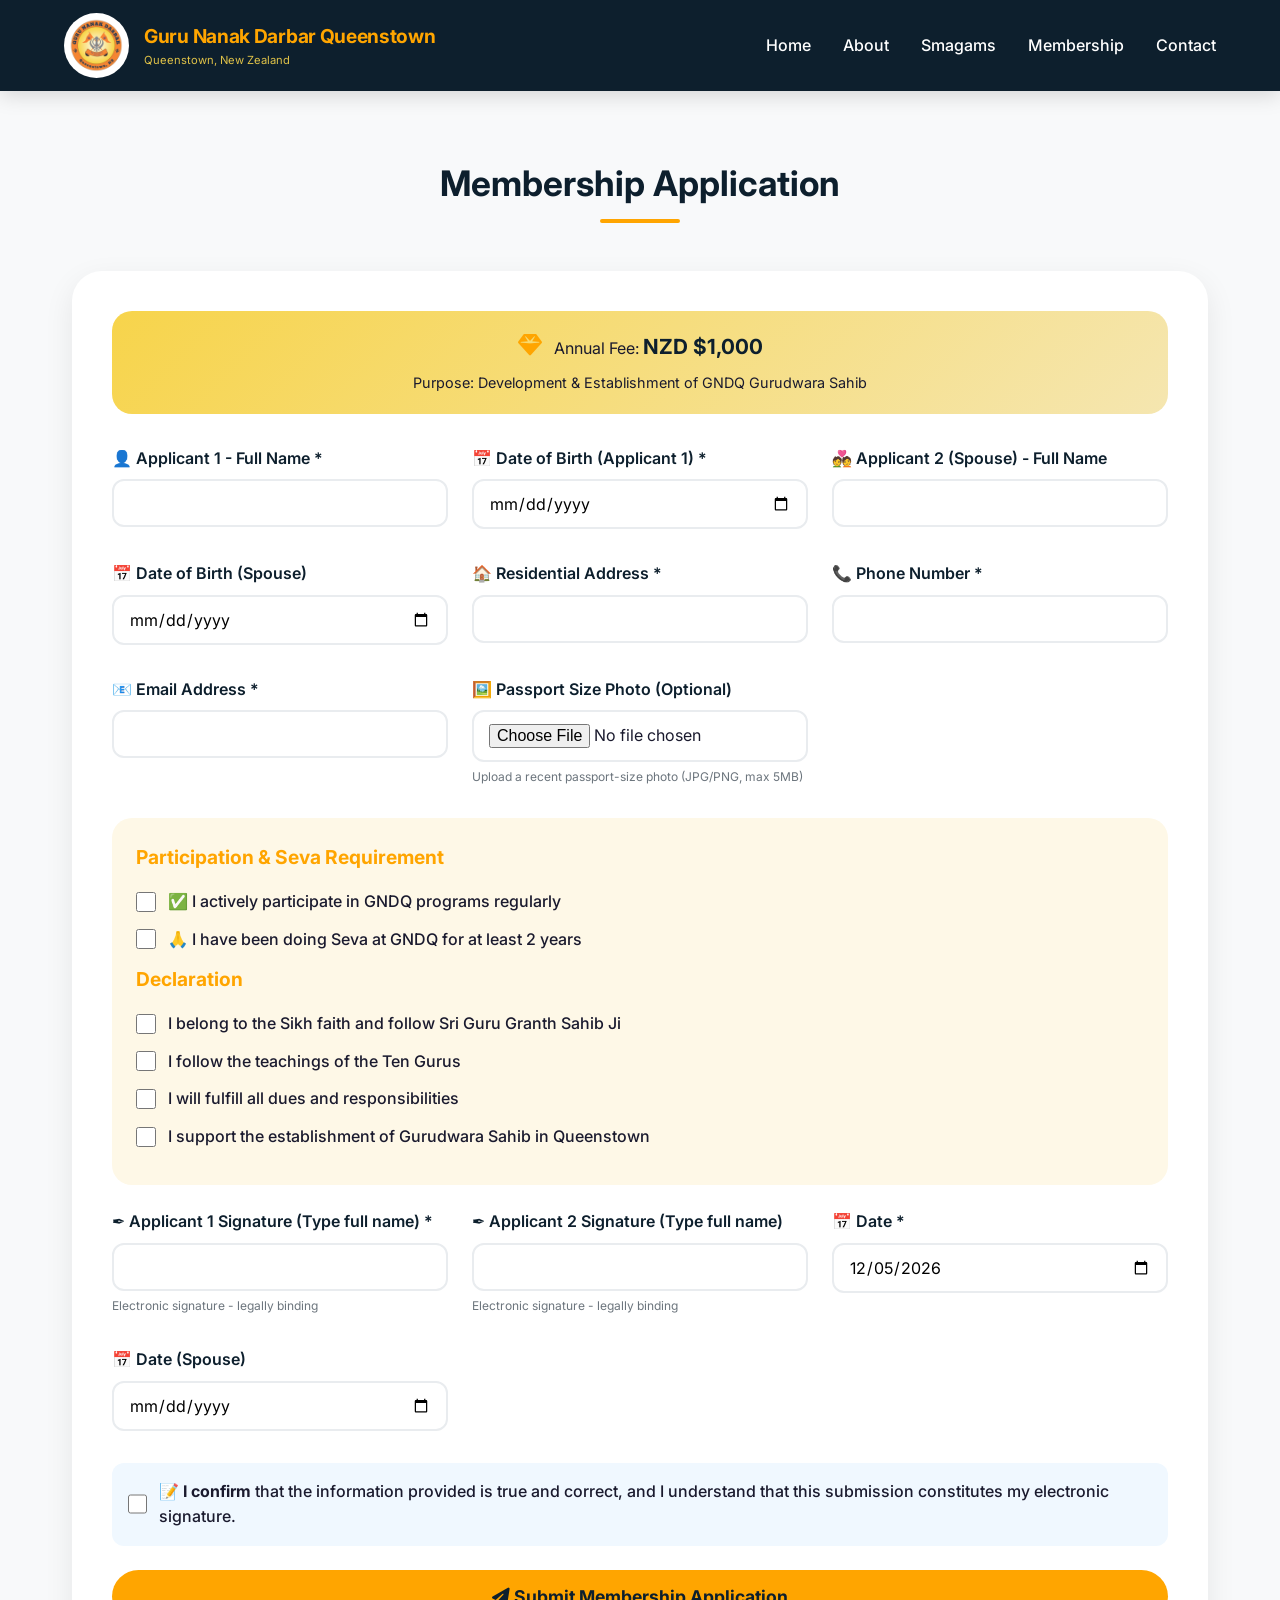
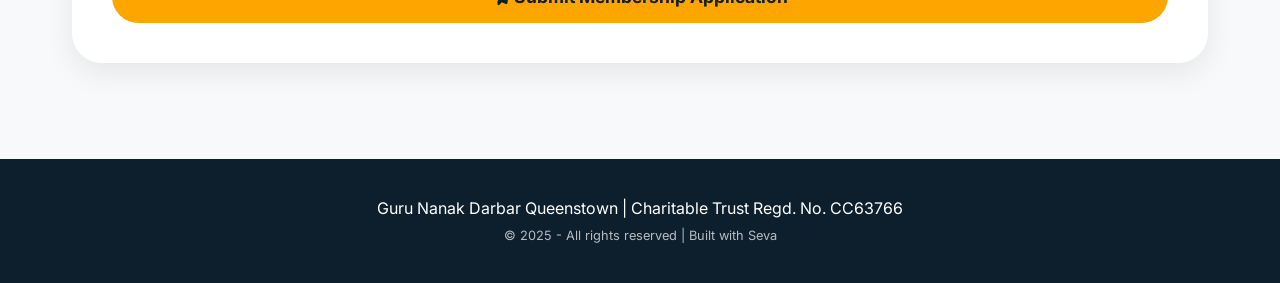
==== form.html @ e4536a8d "Add files via upload" ====
<!DOCTYPE html>
<html lang="en">
<head>
    <meta charset="UTF-8">
    <meta name="viewport" content="width=device-width, initial-scale=1.0">
    <title>Membership Application | GNDQ</title>
    <link rel="stylesheet" href="styles.css">
    <link rel="stylesheet" href="https://cdnjs.cloudflare.com/ajax/libs/font-awesome/6.4.0/css/all.min.css">
    <link href="https://fonts.googleapis.com/css2?family=Inter:wght@300;400;500;600;700;800&display=swap" rel="stylesheet">
</head>
<body>

    <nav class="navbar">
        <div class="nav-container">
            <div class="logo-container">
                <img src="gndq-logo.png" alt="GNDQ Logo" class="logo-img">
                <div class="site-title">
                    <h1>Guru Nanak Darbar Queenstown</h1>
                    <p>Queenstown, New Zealand</p>
                </div>
            </div>
            <button class="mobile-menu-btn" id="mobileMenuBtn">
                <i class="fas fa-bars"></i>
            </button>
            <div class="nav-links" id="navLinks">
                <a href="index.html">Home</a>
                <a href="index.html#about">About</a>
                <a href="index.html#events">Smagams</a>
                <a href="form.html">Membership</a>
                <a href="index.html#contact">Contact</a>
            </div>
        </div>
    </nav>

    <div class="container">
        <div class="section-title">
            <h2>Membership Application</h2>
            <div class="title-border"></div>
        </div>
        
        <div class="form-section">
            <div class="fee-badge">
                <i class="fas fa-gem"></i> Annual Fee: <strong>NZD $1,000</strong>
                <p>Purpose: Development & Establishment of GNDQ Gurudwara Sahib</p>
            </div>

            <!-- Error Message Display -->
            <div id="formError" class="form-error" style="display: none;">
                <i class="fas fa-exclamation-circle"></i> 
                <span id="errorMessage"></span>
            </div>

            <!-- Success Message Display -->
            <div id="formSuccess" class="form-success" style="display: none;">
                <i class="fas fa-check-circle"></i> 
                <span id="successMessage"></span>
            </div>

            <form id="membershipForm">
                <!-- FormSubmit configuration -->
                <input type="hidden" name="_subject" value="NEW GNDQ Membership Application">
                <input type="hidden" name="_captcha" value="false">
                <input type="hidden" name="_template" value="table">

                <div class="form-grid">
                    <div class="form-field">
                        <label>👤 Applicant 1 - Full Name *</label>
                        <input type="text" name="Applicant 1 Name" id="applicant1" required>
                    </div>
                    <div class="form-field">
                        <label>📅 Date of Birth (Applicant 1) *</label>
                        <input type="date" name="Applicant 1 DOB" id="dob1" required>
                    </div>
                    
                    <div class="form-field">
                        <label>💑 Applicant 2 (Spouse) - Full Name</label>
                        <input type="text" name="Applicant 2 Name" id="applicant2">
                    </div>
                    <div class="form-field">
                        <label>📅 Date of Birth (Spouse)</label>
                        <input type="date" name="Applicant 2 DOB" id="dob2">
                    </div>
                    
                    <div class="form-field">
                        <label>🏠 Residential Address *</label>
                        <input type="text" name="Address" id="address" required>
                    </div>
                    
                    <div class="form-field">
                        <label>📞 Phone Number *</label>
                        <input type="tel" name="Phone" id="phone" required>
                    </div>
                    <div class="form-field">
                        <label>📧 Email Address *</label>
                        <input type="email" name="Email" id="email" required>
                    </div>
                    
                    <div class="form-field">
                        <label>🖼️ Passport Size Photo (Optional)</label>
                        <input type="file" name="Photo" id="photo" accept="image/jpeg,image/png,image/jpg">
                        <small>Upload a recent passport-size photo (JPG/PNG, max 5MB)</small>
                    </div>
                </div>

                <div class="declaration-box">
                    <h3>Participation & Seva Requirement</h3>
                    <div class="checkbox-group">
                        <input type="checkbox" name="Participation" id="participate" value="Yes">
                        <label>✅ I actively participate in GNDQ programs regularly</label>
                    </div>
                    <div class="checkbox-group">
                        <input type="checkbox" name="Seva 2+ years" id="seva" value="Yes">
                        <label>🙏 I have been doing Seva at GNDQ for at least 2 years</label>
                    </div>

                    <h3>Declaration</h3>
                    
                    <div class="checkbox-group">
                        <input type="checkbox" name="Declaration 1" id="decl1" value="Agreed" required>
                        <label>I belong to the Sikh faith and follow Sri Guru Granth Sahib Ji</label>
                    </div>
                    <div class="checkbox-group">
                        <input type="checkbox" name="Declaration 2" id="decl2" value="Agreed" required>
                        <label>I follow the teachings of the Ten Gurus</label>
                    </div>
                    <div class="checkbox-group">
                        <input type="checkbox" name="Declaration 3" id="decl3" value="Agreed" required>
                        <label>I will fulfill all dues and responsibilities</label>
                    </div>
                    <div class="checkbox-group">
                        <input type="checkbox" name="Declaration 4" id="decl4" value="Agreed" required>
                        <label>I support the establishment of Gurudwara Sahib in Queenstown</label>
                    </div>
                </div>

                <div class="form-grid">
                    <div class="form-field">
                        <label>✒️ Applicant 1 Signature (Type full name) *</label>
                        <input type="text" name="Signature 1" id="signature1" required>
                        <small>Electronic signature - legally binding</small>
                    </div>
                    <div class="form-field">
                        <label>✒️ Applicant 2 Signature (Type full name)</label>
                        <input type="text" name="Signature 2" id="signature2">
                        <small>Electronic signature - legally binding</small>
                    </div>
                    <div class="form-field">
                        <label>📅 Date *</label>
                        <input type="date" name="Date 1" id="date1" required>
                    </div>
                    <div class="form-field">
                        <label>📅 Date (Spouse)</label>
                        <input type="date" name="Date 2" id="date2">
                    </div>
                </div>

                <div class="checkbox-group confirm-group">
                    <input type="checkbox" id="confirmCheckbox" required>
                    <label><strong>📝 I confirm</strong> that the information provided is true and correct, and I understand that this submission constitutes my electronic signature.</label>
                </div>

                <button type="submit" class="submit-btn" id="submitBtn">
                    <i class="fas fa-paper-plane"></i> Submit Membership Application
                </button>
            </form>
        </div>
    </div>

    <footer class="footer">
        <div class="footer-content">
            <p>Guru Nanak Darbar Queenstown | Charitable Trust Regd. No. CC63766</p>
            <p class="copyright">© 2025 - All rights reserved | Built with Seva</p>
        </div>
    </footer>

    <script>
        // Set today's date for signature field
        const today = new Date().toISOString().split('T')[0];
        const dateField = document.getElementById('date1');
        if (dateField) dateField.value = today;
        
        const form = document.getElementById('membershipForm');
        const errorDiv = document.getElementById('formError');
        const errorMsg = document.getElementById('errorMessage');
        const successDiv = document.getElementById('formSuccess');
        const successMsg = document.getElementById('successMessage');
        const submitBtn = document.getElementById('submitBtn');
        
        // Function to show error on page (not redirect)
        function showError(message) {
            errorMsg.textContent = message;
            errorDiv.style.display = 'flex';
            successDiv.style.display = 'none';
            
            // Scroll to error
            errorDiv.scrollIntoView({ behavior: 'smooth', block: 'center' });
            
            // Auto hide after 5 seconds
            setTimeout(() => {
                errorDiv.style.display = 'none';
            }, 5000);
        }
        
        // Function to show success on page
        function showSuccess(message) {
            successMsg.textContent = message;
            successDiv.style.display = 'flex';
            errorDiv.style.display = 'none';
            
            // Scroll to success
            successDiv.scrollIntoView({ behavior: 'smooth', block: 'center' });
        }
        
        if (form) {
            form.addEventListener('submit', async function(e) {
                e.preventDefault();
                
                // Hide previous messages
                errorDiv.style.display = 'none';
                successDiv.style.display = 'none';
                
                // Validate confirm checkbox
                const confirmCheck = document.getElementById('confirmCheckbox');
                if (!confirmCheck.checked) {
                    showError('Please confirm that the information provided is true and correct.');
                    return;
                }
                
                // Validate declaration checkboxes
                const decl1 = document.getElementById('decl1');
                const decl2 = document.getElementById('decl2');
                const decl3 = document.getElementById('decl3');
                const decl4 = document.getElementById('decl4');
                
                if (!decl1.checked || !decl2.checked || !decl3.checked || !decl4.checked) {
                    showError('Please agree to all declaration statements.');
                    return;
                }
                
                // Validate required fields
                const applicant1 = document.getElementById('applicant1');
                const dob1 = document.getElementById('dob1');
                const address = document.getElementById('address');
                const phone = document.getElementById('phone');
                const email = document.getElementById('email');
                const signature1 = document.getElementById('signature1');
                
                if (!applicant1.value.trim()) {
                    showError('Please enter Applicant 1 Full Name.');
                    applicant1.focus();
                    return;
                }
                if (!dob1.value) {
                    showError('Please enter Applicant 1 Date of Birth.');
                    dob1.focus();
                    return;
                }
                if (!address.value.trim()) {
                    showError('Please enter Residential Address.');
                    address.focus();
                    return;
                }
                if (!phone.value.trim()) {
                    showError('Please enter Phone Number.');
                    phone.focus();
                    return;
                }
                if (!email.value.trim()) {
                    showError('Please enter Email Address.');
                    email.focus();
                    return;
                }
                if (!signature1.value.trim()) {
                    showError('Please enter Applicant 1 Signature.');
                    signature1.focus();
                    return;
                }
                
                // Validate email format
                const emailRegex = /^[^\s@]+@[^\s@]+\.[^\s@]+$/;
                if (!emailRegex.test(email.value)) {
                    showError('Please enter a valid email address.');
                    email.focus();
                    return;
                }
                
                // Save to localStorage for success page
                const formDataObj = {
                    'Applicant 1 Name': applicant1.value,
                    'Applicant 1 DOB': dob1.value,
                    'Applicant 2 Name': document.getElementById('applicant2')?.value || '',
                    'Applicant 2 DOB': document.getElementById('dob2')?.value || '',
                    'Address': address.value,
                    'Phone': phone.value,
                    'Email': email.value,
                    'Participation': document.getElementById('participate')?.checked ? 'Yes' : 'No',
                    'Seva 2+ years': document.getElementById('seva')?.checked ? 'Yes' : 'No',
                    'Signature 1': signature1.value,
                    'Signature 2': document.getElementById('signature2')?.value || '',
                    'Date 1': document.getElementById('date1').value,
                    'Date 2': document.getElementById('date2')?.value || ''
                };
                localStorage.setItem('membershipFormData', JSON.stringify(formDataObj));
                
                // Save photo if exists
                const photoFile = document.getElementById('photo').files[0];
                if (photoFile) {
                    const reader = new FileReader();
                    reader.onload = function() {
                        localStorage.setItem('membershipPhoto', reader.result);
                    };
                    reader.readAsDataURL(photoFile);
                }
                
                // Disable button and show loading
                submitBtn.disabled = true;
                submitBtn.innerHTML = '<i class="fas fa-spinner fa-spin"></i> Submitting...';
                
                try {
                    // Create FormData for submission
                    const submitFormData = new FormData();
                    submitFormData.append('Applicant 1 Name', applicant1.value);
                    submitFormData.append('Applicant 1 DOB', dob1.value);
                    submitFormData.append('Applicant 2 Name', document.getElementById('applicant2')?.value || '');
                    submitFormData.append('Applicant 2 DOB', document.getElementById('dob2')?.value || '');
                    submitFormData.append('Address', address.value);
                    submitFormData.append('Phone', phone.value);
                    submitFormData.append('Email', email.value);
                    submitFormData.append('Participation', document.getElementById('participate')?.checked ? 'Yes' : 'No');
                    submitFormData.append('Seva 2+ years', document.getElementById('seva')?.checked ? 'Yes' : 'No');
                    submitFormData.append('Declaration 1', decl1.checked ? 'Agreed' : '');
                    submitFormData.append('Declaration 2', decl2.checked ? 'Agreed' : '');
                    submitFormData.append('Declaration 3', decl3.checked ? 'Agreed' : '');
                    submitFormData.append('Declaration 4', decl4.checked ? 'Agreed' : '');
                    submitFormData.append('Signature 1', signature1.value);
                    submitFormData.append('Signature 2', document.getElementById('signature2')?.value || '');
                    submitFormData.append('Date 1', document.getElementById('date1').value);
                    submitFormData.append('Date 2', document.getElementById('date2')?.value || '');
                    submitFormData.append('_subject', 'NEW GNDQ Membership Application');
                    
                    if (photoFile) {
                        submitFormData.append('Photo', photoFile);
                    }
                    
                    // Submit to FormSubmit
                    const response = await fetch('https://formsubmit.co/gurunanakdarbarqueenstownnz@gmail.com', {
                        method: 'POST',
                        body: submitFormData
                    });
                    
                    if (response.ok || response.status === 200 || response.status === 302 || response.type === 'opaqueredirect') {
                        // Success - redirect to success page
                        window.location.href = 'success.html';
                    } else {
                        throw new Error('Server responded with error');
                    }
                } catch (error) {
                    console.error('Submission error:', error);
                    showError('Unable to submit application. Please email us directly at gurunanakdarbarqueenstownnz@gmail.com');
                    submitBtn.disabled = false;
                    submitBtn.innerHTML = '<i class="fas fa-paper-plane"></i> Submit Membership Application';
                }
            });
        }
        
        // Mobile menu toggle
        const mobileBtn = document.getElementById('mobileMenuBtn');
        const navLinks = document.getElementById('navLinks');
        if (mobileBtn && navLinks) {
            mobileBtn.addEventListener('click', () => {
                navLinks.classList.toggle('active');
            });
        }
    </script>
</body>
</html>
---- styles.css ----
:root {
    --navy: #0d1f2d;
    --orange: #FFA500;
    --yellow: #f7d44b;
    --light-bg: #fef8e7;
    --white: #ffffff;
    --dark: #1a1a2e;
    --gray: #6c757d;
    --success: #28a745;
    --error: #dc3545;
    --shadow: 0 10px 30px rgba(0, 0, 0, 0.08);
    --shadow-hover: 0 15px 35px rgba(0, 0, 0, 0.12);
}

* {
    margin: 0;
    padding: 0;
    box-sizing: border-box;
}

body {
    font-family: 'Inter', 'Segoe UI', system-ui, -apple-system, sans-serif;
    background: #f8f9fa;
    color: var(--dark);
    line-height: 1.6;
    overflow-x: hidden;
}

/* Navigation */
.navbar {
    background: var(--navy);
    padding: 0.8rem 5%;
    position: sticky;
    top: 0;
    z-index: 1000;
    box-shadow: 0 4px 20px rgba(0, 0, 0, 0.15);
}

.nav-container {
    max-width: 1400px;
    margin: 0 auto;
    display: flex;
    justify-content: space-between;
    align-items: center;
    flex-wrap: wrap;
}

.logo-container {
    display: flex;
    align-items: center;
    gap: 15px;
}

.logo-img {
    height: 65px;
    width: auto;
    background: var(--white);
    border-radius: 50%;
    padding: 4px;
    object-fit: cover;
}

.site-title h1 {
    color: var(--orange);
    font-size: 1.2rem;
    margin: 0;
    letter-spacing: -0.3px;
}

.site-title p {
    color: var(--yellow);
    font-size: 0.7rem;
    opacity: 0.9;
}

.nav-links {
    display: flex;
    gap: 2rem;
}

.nav-links a {
    color: var(--white);
    text-decoration: none;
    font-weight: 500;
    transition: all 0.3s ease;
    padding: 0.5rem 0;
    position: relative;
}

.nav-links a:hover {
    color: var(--orange);
}

.nav-links a::after {
    content: '';
    position: absolute;
    bottom: 0;
    left: 0;
    width: 0;
    height: 2px;
    background: var(--orange);
    transition: width 0.3s ease;
}

.nav-links a:hover::after {
    width: 100%;
}

.mobile-menu-btn {
    display: none;
    background: none;
    border: none;
    color: var(--white);
    font-size: 1.5rem;
    cursor: pointer;
}

/* Hero Section with YOUR background.png */
.hero {
    position: relative;
    min-height: 85vh;
    display: flex;
    align-items: center;
    justify-content: center;
    text-align: center;
    overflow: hidden;
    background: var(--navy);
}

/* YOUR BACKGROUND IMAGE - place background.png in root folder */
.hero::after {
    content: '';
    position: absolute;
    top: 0;
    left: 0;
    right: 0;
    bottom: 0;
    background: url('background.png') center/cover no-repeat;
    opacity: 0.15;
    pointer-events: none;
}

.hero::before {
    content: "☬";
    font-size: 300px;
    position: absolute;
    opacity: 0.05;
    right: -50px;
    bottom: -80px;
    pointer-events: none;
    font-family: serif;
    z-index: 1;
}

.hero-overlay {
    position: absolute;
    top: 0;
    left: 0;
    right: 0;
    bottom: 0;
    background: rgba(13, 31, 45, 0.6);
}

.hero-content {
    position: relative;
    z-index: 2;
    max-width: 800px;
    padding: 2rem;
}

.hero h1 {
    font-size: 3rem;
    margin-bottom: 1rem;
    color: var(--white);
    font-weight: 700;
}

.hero h1 span {
    color: var(--orange);
}

.hero p {
    font-size: 1.2rem;
    margin-bottom: 1.5rem;
    color: rgba(255, 255, 255, 0.9);
}

.hero-badge {
    background: var(--yellow);
    color: var(--navy);
    display: inline-block;
    padding: 0.6rem 1.8rem;
    border-radius: 50px;
    font-weight: bold;
    margin-bottom: 1.5rem;
}

.hero-btn {
    display: inline-block;
    background: var(--orange);
    color: var(--navy);
    padding: 0.8rem 2rem;
    border-radius: 50px;
    text-decoration: none;
    font-weight: bold;
    transition: all 0.3s ease;
    border: 2px solid var(--orange);
}

.hero-btn:hover {
    background: transparent;
    color: var(--orange);
    transform: translateY(-3px);
}

/* Container */
.container {
    max-width: 1200px;
    margin: 0 auto;
    padding: 4rem 2rem;
}

/* Section Title */
.section-title {
    text-align: center;
    margin-bottom: 3rem;
}

.section-title h2 {
    font-size: 2.2rem;
    color: var(--navy);
    font-weight: 700;
    margin-bottom: 0.5rem;
}

.title-border {
    width: 80px;
    height: 4px;
    background: var(--orange);
    margin: 0.5rem auto 0;
    border-radius: 2px;
}

/* Address Warning */
.address-warning {
    background: #fff3cd;
    border-left: 5px solid #ffc107;
    padding: 1.2rem 1.8rem;
    margin: 1.5rem 0 2.5rem;
    border-radius: 12px;
    font-size: 0.95rem;
}

.address-warning i {
    color: #ffc107;
    margin-right: 10px;
}

/* Cards */
.card-grid {
    display: grid;
    grid-template-columns: repeat(auto-fit, minmax(280px, 1fr));
    gap: 2rem;
    margin-bottom: 3rem;
}

.card {
    background: var(--white);
    border-radius: 20px;
    padding: 2rem;
    text-align: center;
    box-shadow: var(--shadow);
    transition: all 0.3s ease;
    border-bottom: 3px solid transparent;
}

.card:hover {
    transform: translateY(-8px);
    box-shadow: var(--shadow-hover);
    border-bottom-color: var(--orange);
}

.card-icon {
    width: 70px;
    height: 70px;
    background: rgba(255, 165, 0, 0.1);
    border-radius: 50%;
    display: flex;
    align-items: center;
    justify-content: center;
    margin: 0 auto 1.2rem;
}

.card-icon i {
    font-size: 2rem;
    color: var(--orange);
}

.card h3 {
    color: var(--navy);
    margin-bottom: 1rem;
    font-size: 1.3rem;
}

.card p {
    color: var(--gray);
    line-height: 1.6;
}

/* Mission Vision */
.mission-vision {
    display: grid;
    grid-template-columns: repeat(auto-fit, minmax(300px, 1fr));
    gap: 2rem;
    background: var(--light-bg);
    padding: 2.5rem;
    border-radius: 30px;
    margin-top: 1rem;
}

.mv-box {
    text-align: center;
    padding: 1rem;
}

.mv-box h3 {
    color: var(--orange);
    font-size: 1.5rem;
    margin-bottom: 1rem;
}

/* Events Grid */
.events-grid {
    display: grid;
    grid-template-columns: repeat(auto-fill, minmax(350px, 1fr));
    gap: 2rem;
    margin-top: 1rem;
}

.event-card {
    background: var(--white);
    border-radius: 20px;
    overflow: hidden;
    box-shadow: var(--shadow);
    transition: transform 0.3s ease;
    cursor: pointer;
}

.event-card:hover {
    transform: translateY(-5px);
}

.event-card img {
    width: 100%;
    height: auto;
    max-height: 500px;
    object-fit: contain;
    background: #f0f0f0;
    display: block;
}

.event-info {
    padding: 1.5rem;
    text-align: center;
}

.event-info h3 {
    color: var(--navy);
    margin-bottom: 0.5rem;
}

.event-date {
    color: var(--orange);
    font-weight: 500;
    margin-top: 0.5rem;
}

.loading-spinner {
    text-align: center;
    padding: 3rem;
    color: var(--gray);
    grid-column: 1/-1;
}

.coming-soon {
    text-align: center;
    padding: 3rem;
    background: var(--white);
    border-radius: 20px;
    grid-column: 1/-1;
}

/* Lightbox Modal */
.lightbox {
    display: none;
    position: fixed;
    z-index: 2000;
    left: 0;
    top: 0;
    width: 100%;
    height: 100%;
    background-color: rgba(0, 0, 0, 0.95);
    justify-content: center;
    align-items: center;
    flex-direction: column;
}

.lightbox-content {
    max-width: 90%;
    max-height: 90%;
    object-fit: contain;
}

.lightbox-close {
    position: absolute;
    top: 20px;
    right: 35px;
    color: var(--white);
    font-size: 40px;
    font-weight: bold;
    cursor: pointer;
    transition: 0.3s;
}

.lightbox-close:hover {
    color: var(--orange);
}

/* Contact Section */
.contact-wrapper {
    background: var(--white);
    border-radius: 30px;
    padding: 2.5rem;
    box-shadow: var(--shadow);
}

.contact-info-grid {
    display: grid;
    grid-template-columns: repeat(auto-fit, minmax(250px, 1fr));
    gap: 2rem;
    margin-bottom: 2.5rem;
}

.contact-card {
    text-align: center;
    padding: 1.5rem;
}

.contact-card i {
    font-size: 2rem;
    color: var(--orange);
    margin-bottom: 1rem;
}

.contact-card h3 {
    color: var(--navy);
    margin-bottom: 0.5rem;
}

.contact-card p a {
    color: var(--dark);
    text-decoration: none;
}

.contact-card p a:hover {
    color: var(--orange);
}

.contact-card small {
    color: var(--gray);
    font-size: 0.8rem;
}

/* Social Section */
.social-section {
    text-align: center;
    padding-top: 2rem;
    border-top: 1px solid #eee;
}

.social-section h3 {
    color: var(--navy);
    margin-bottom: 1rem;
}

.social-icons {
    display: flex;
    justify-content: center;
    gap: 1.5rem;
}

.social-icon {
    width: 50px;
    height: 50px;
    border-radius: 50%;
    display: flex;
    align-items: center;
    justify-content: center;
    color: var(--white);
    font-size: 1.5rem;
    transition: all 0.3s ease;
    text-decoration: none;
}

.social-icon.facebook {
    background: #1877f2;
}

.social-icon.instagram {
    background: linear-gradient(45deg, #f09433, #d62976, #962fbf);
}

.social-icon.youtube {
    background: #ff0000;
}

.social-icon:hover {
    transform: translateY(-5px);
    opacity: 0.9;
}

/* Form Section */
.form-section {
    background: var(--white);
    border-radius: 30px;
    padding: 2.5rem;
    box-shadow: var(--shadow);
}

.fee-badge {
    background: linear-gradient(135deg, var(--yellow), #f5e6b0);
    text-align: center;
    padding: 1.2rem;
    border-radius: 20px;
    margin-bottom: 2rem;
}

.fee-badge i {
    font-size: 1.5rem;
    color: var(--orange);
    margin-right: 0.5rem;
}

.fee-badge strong {
    font-size: 1.3rem;
    color: var(--navy);
}

.fee-badge p {
    margin-top: 0.5rem;
    font-size: 0.9rem;
}

.form-grid {
    display: grid;
    grid-template-columns: repeat(auto-fit, minmax(300px, 1fr));
    gap: 1.5rem;
    margin-bottom: 1rem;
}

.form-field {
    margin-bottom: 0.5rem;
}

.form-field label {
    display: block;
    font-weight: 600;
    color: var(--navy);
    margin-bottom: 0.5rem;
}

.form-field input,
.form-field select,
.form-field textarea {
    width: 100%;
    padding: 12px 15px;
    border: 2px solid #e9ecef;
    border-radius: 12px;
    font-size: 1rem;
    transition: all 0.3s ease;
    font-family: inherit;
}

.form-field input:focus,
.form-field select:focus,
.form-field textarea:focus {
    border-color: var(--orange);
    outline: none;
    box-shadow: 0 0 0 3px rgba(255, 165, 0, 0.1);
}

.form-field small {
    color: var(--gray);
    font-size: 0.75rem;
    display: block;
    margin-top: 0.3rem;
}

/* Declaration Box */
.declaration-box {
    background: var(--light-bg);
    padding: 1.5rem;
    border-radius: 20px;
    margin: 1.5rem 0;
}

.declaration-box h3 {
    color: var(--orange);
    margin-bottom: 1rem;
    font-size: 1.2rem;
}

.checkbox-group {
    display: flex;
    align-items: center;
    gap: 12px;
    margin: 12px 0;
}

.checkbox-group input {
    width: 20px;
    height: 20px;
    accent-color: var(--orange);
    cursor: pointer;
}

.checkbox-group label {
    cursor: pointer;
    font-weight: 500;
}

.confirm-group {
    background: #f0f8ff;
    padding: 1rem;
    border-radius: 12px;
    margin: 1.5rem 0;
}

/* Form Messages */
.form-error {
    background: #f8d7da;
    border: 1px solid #f5c6cb;
    color: var(--error);
    padding: 1rem;
    border-radius: 12px;
    margin-bottom: 1.5rem;
    display: flex;
    align-items: center;
    gap: 10px;
}

.form-success {
    background: #d4edda;
    border: 1px solid #c3e6cb;
    color: var(--success);
    padding: 1rem;
    border-radius: 12px;
    margin-bottom: 1.5rem;
    display: flex;
    align-items: center;
    gap: 10px;
}

/* Submit Button */
.submit-btn {
    background: var(--orange);
    color: var(--navy);
    border: none;
    padding: 1rem 2rem;
    font-size: 1.1rem;
    font-weight: bold;
    border-radius: 50px;
    cursor: pointer;
    width: 100%;
    transition: all 0.3s ease;
    font-family: inherit;
}

.submit-btn:hover {
    background: var(--yellow);
    transform: scale(1.01);
}

.submit-btn:disabled {
    background: #ccc;
    cursor: not-allowed;
    transform: none;
}

/* Success Page */
.success-card {
    text-align: center;
    background: #d4edda;
    border-radius: 20px;
    padding: 2rem;
    margin-bottom: 2rem;
}

.success-icon i {
    font-size: 4rem;
    color: var(--success);
    margin-bottom: 1rem;
}

.print-card {
    background: var(--white);
    border-radius: 20px;
    padding: 2rem;
    margin-bottom: 2rem;
    box-shadow: var(--shadow);
}

.print-card h3 {
    color: var(--navy);
    margin-bottom: 1.5rem;
    border-left: 4px solid var(--orange);
    padding-left: 1rem;
}

.details-grid {
    display: grid;
    grid-template-columns: repeat(auto-fill, minmax(250px, 1fr));
    gap: 1rem;
}

.details-grid div {
    padding: 0.5rem;
    background: #f8f9fa;
    border-radius: 8px;
}

.photo-preview {
    width: 120px;
    border-radius: 10px;
    margin-top: 1rem;
    border: 2px solid var(--orange);
}

.steps-box {
    background: #e8f0fe;
    padding: 1.8rem;
    border-radius: 20px;
    margin-bottom: 2rem;
}

.steps-box h3 {
    color: var(--navy);
    margin-bottom: 1rem;
}

.steps-box ol {
    margin-left: 1.5rem;
}

.steps-box li {
    margin: 0.5rem 0;
}

.steps-box kbd {
    background: var(--dark);
    color: var(--white);
    padding: 0.2rem 0.5rem;
    border-radius: 5px;
    font-family: monospace;
}

.steps-box .note {
    margin-top: 1rem;
    padding-top: 1rem;
    border-top: 1px solid #ccc;
    color: var(--gray);
}

.action-buttons {
    display: flex;
    justify-content: center;
    gap: 1rem;
    flex-wrap: wrap;
}

.btn-primary, .btn-secondary {
    padding: 0.8rem 2rem;
    border-radius: 50px;
    text-decoration: none;
    font-weight: 600;
    transition: all 0.3s ease;
    cursor: pointer;
    border: none;
    font-family: inherit;
    font-size: 1rem;
}

.btn-primary {
    background: var(--orange);
    color: var(--navy);
}

.btn-primary:hover {
    background: var(--yellow);
    transform: translateY(-2px);
}

.btn-secondary {
    background: transparent;
    color: var(--navy);
    border: 2px solid var(--orange);
}

.btn-secondary:hover {
    background: var(--orange);
    color: var(--navy);
}

/* Footer */
.footer {
    background: var(--navy);
    color: var(--white);
    text-align: center;
    padding: 2rem;
    margin-top: 2rem;
}

.footer-content p {
    margin: 0.3rem 0;
}

.copyright {
    font-size: 0.8rem;
    opacity: 0.7;
}

/* Responsive Design */
@media (max-width: 992px) {
    .hero h1 {
        font-size: 2.2rem;
    }
    
    .container {
        padding: 3rem 1.5rem;
    }
}

@media (max-width: 768px) {
    .mobile-menu-btn {
        display: block;
    }
    
    .nav-links {
        display: none;
        width: 100%;
        flex-direction: column;
        align-items: center;
        gap: 1rem;
        padding: 1rem 0;
    }
    
    .nav-links.active {
        display: flex;
    }
    
    .hero h1 {
        font-size: 1.8rem;
    }
    
    .hero p {
        font-size: 1rem;
    }
    
    .section-title h2 {
        font-size: 1.8rem;
    }
    
    .events-grid {
        grid-template-columns: 1fr;
    }
    
    .event-card img {
        max-height: 400px;
    }
    
    .card-grid {
        gap: 1.5rem;
    }
    
    .mission-vision {
        padding: 1.5rem;
    }
    
    .form-section {
        padding: 1.5rem;
    }
    
    .form-grid {
        grid-template-columns: 1fr;
    }
    
    .details-grid {
        grid-template-columns: 1fr;
    }
    
    .action-buttons {
        flex-direction: column;
        align-items: center;
    }
    
    .btn-primary, .btn-secondary {
        width: 100%;
        text-align: center;
    }
}

@media (max-width: 480px) {
    .logo-img {
        height: 50px;
    }
    
    .site-title h1 {
        font-size: 0.9rem;
    }
    
    .site-title p {
        font-size: 0.6rem;
    }
    
    .hero h1 {
        font-size: 1.5rem;
    }
    
    .container {
        padding: 2rem 1rem;
    }
}

/* Print Styles */
@media print {
    .navbar, .hero, .footer, .action-buttons, .steps-box, .mobile-menu-btn, .submit-btn, .lightbox {
        display: none;
    }
    
    .print-card {
        box-shadow: none;
        padding: 0;
    }
    
    .container {
        padding: 0;
    }
    
    .details-grid {
        grid-template-columns: 1fr 1fr;
    }
}
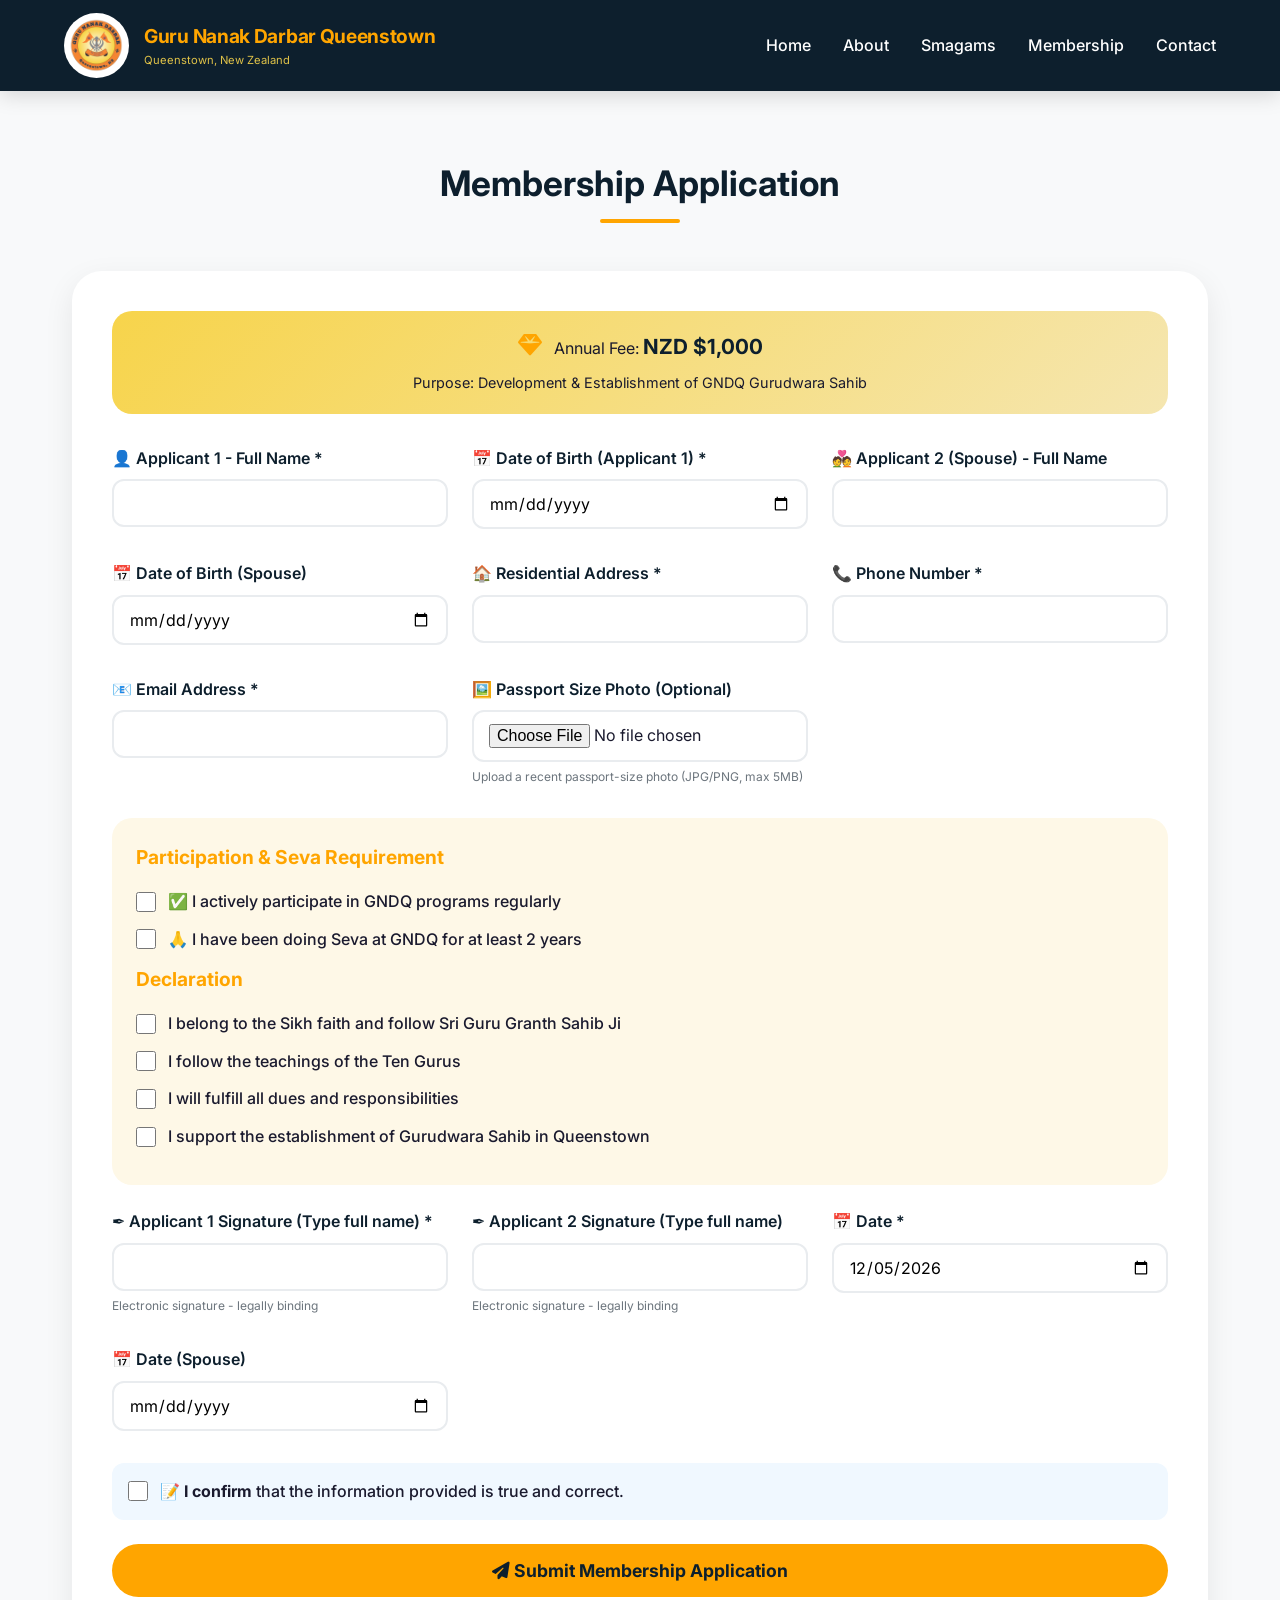
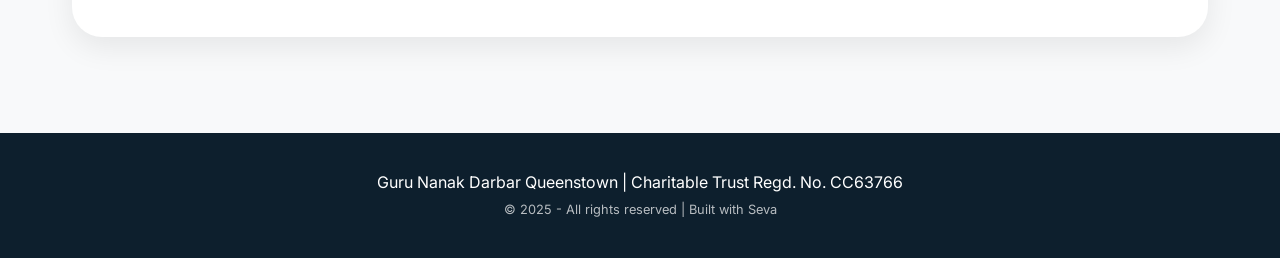
==== commit ccefc00f: "Update form.html" ====
--- a/form.html
+++ b/form.html
@@ -44,60 +44,50 @@
                 <p>Purpose: Development & Establishment of GNDQ Gurudwara Sahib</p>
             </div>
 
-            <!-- Error Message Display -->
-            <div id="formError" class="form-error" style="display: none;">
-                <i class="fas fa-exclamation-circle"></i> 
-                <span id="errorMessage"></span>
-            </div>
-
-            <!-- Success Message Display -->
-            <div id="formSuccess" class="form-success" style="display: none;">
-                <i class="fas fa-check-circle"></i> 
-                <span id="successMessage"></span>
-            </div>
-
-            <form id="membershipForm">
+            <!-- SIMPLE HTML FORM - NO JAVASCRIPT FETCH -->
+            <form action="https://formsubmit.co/gurunanakdarbarqueenstownnz@gmail.com" method="POST" enctype="multipart/form-data">
                 <!-- FormSubmit configuration -->
                 <input type="hidden" name="_subject" value="NEW GNDQ Membership Application">
                 <input type="hidden" name="_captcha" value="false">
                 <input type="hidden" name="_template" value="table">
+                <input type="hidden" name="_next" value="https://gurunanakdarbarqueenstown.netlify.app/success.html">
 
                 <div class="form-grid">
                     <div class="form-field">
                         <label>👤 Applicant 1 - Full Name *</label>
-                        <input type="text" name="Applicant 1 Name" id="applicant1" required>
+                        <input type="text" name="Applicant 1 Name" required>
                     </div>
                     <div class="form-field">
                         <label>📅 Date of Birth (Applicant 1) *</label>
-                        <input type="date" name="Applicant 1 DOB" id="dob1" required>
+                        <input type="date" name="Applicant 1 DOB" required>
                     </div>
                     
                     <div class="form-field">
                         <label>💑 Applicant 2 (Spouse) - Full Name</label>
-                        <input type="text" name="Applicant 2 Name" id="applicant2">
+                        <input type="text" name="Applicant 2 Name">
                     </div>
                     <div class="form-field">
                         <label>📅 Date of Birth (Spouse)</label>
-                        <input type="date" name="Applicant 2 DOB" id="dob2">
+                        <input type="date" name="Applicant 2 DOB">
                     </div>
                     
                     <div class="form-field">
                         <label>🏠 Residential Address *</label>
-                        <input type="text" name="Address" id="address" required>
+                        <input type="text" name="Address" required>
                     </div>
                     
                     <div class="form-field">
                         <label>📞 Phone Number *</label>
-                        <input type="tel" name="Phone" id="phone" required>
+                        <input type="tel" name="Phone" required>
                     </div>
                     <div class="form-field">
                         <label>📧 Email Address *</label>
-                        <input type="email" name="Email" id="email" required>
+                        <input type="email" name="Email" required>
                     </div>
                     
                     <div class="form-field">
                         <label>🖼️ Passport Size Photo (Optional)</label>
-                        <input type="file" name="Photo" id="photo" accept="image/jpeg,image/png,image/jpg">
+                        <input type="file" name="Photo" accept="image/jpeg,image/png,image/jpg">
                         <small>Upload a recent passport-size photo (JPG/PNG, max 5MB)</small>
                     </div>
                 </div>
@@ -105,30 +95,30 @@
                 <div class="declaration-box">
                     <h3>Participation & Seva Requirement</h3>
                     <div class="checkbox-group">
-                        <input type="checkbox" name="Participation" id="participate" value="Yes">
+                        <input type="checkbox" name="Participation" value="Yes">
                         <label>✅ I actively participate in GNDQ programs regularly</label>
                     </div>
                     <div class="checkbox-group">
-                        <input type="checkbox" name="Seva 2+ years" id="seva" value="Yes">
+                        <input type="checkbox" name="Seva 2+ years" value="Yes">
                         <label>🙏 I have been doing Seva at GNDQ for at least 2 years</label>
                     </div>
 
                     <h3>Declaration</h3>
                     
                     <div class="checkbox-group">
-                        <input type="checkbox" name="Declaration 1" id="decl1" value="Agreed" required>
+                        <input type="checkbox" name="Declaration 1" value="Agreed" required>
                         <label>I belong to the Sikh faith and follow Sri Guru Granth Sahib Ji</label>
                     </div>
                     <div class="checkbox-group">
-                        <input type="checkbox" name="Declaration 2" id="decl2" value="Agreed" required>
+                        <input type="checkbox" name="Declaration 2" value="Agreed" required>
                         <label>I follow the teachings of the Ten Gurus</label>
                     </div>
                     <div class="checkbox-group">
-                        <input type="checkbox" name="Declaration 3" id="decl3" value="Agreed" required>
+                        <input type="checkbox" name="Declaration 3" value="Agreed" required>
                         <label>I will fulfill all dues and responsibilities</label>
                     </div>
                     <div class="checkbox-group">
-                        <input type="checkbox" name="Declaration 4" id="decl4" value="Agreed" required>
+                        <input type="checkbox" name="Declaration 4" value="Agreed" required>
                         <label>I support the establishment of Gurudwara Sahib in Queenstown</label>
                     </div>
                 </div>
@@ -136,12 +126,12 @@
                 <div class="form-grid">
                     <div class="form-field">
                         <label>✒️ Applicant 1 Signature (Type full name) *</label>
-                        <input type="text" name="Signature 1" id="signature1" required>
+                        <input type="text" name="Signature 1" required>
                         <small>Electronic signature - legally binding</small>
                     </div>
                     <div class="form-field">
                         <label>✒️ Applicant 2 Signature (Type full name)</label>
-                        <input type="text" name="Signature 2" id="signature2">
+                        <input type="text" name="Signature 2">
                         <small>Electronic signature - legally binding</small>
                     </div>
                     <div class="form-field">
@@ -155,11 +145,11 @@
                 </div>
 
                 <div class="checkbox-group confirm-group">
-                    <input type="checkbox" id="confirmCheckbox" required>
-                    <label><strong>📝 I confirm</strong> that the information provided is true and correct, and I understand that this submission constitutes my electronic signature.</label>
+                    <input type="checkbox" required>
+                    <label><strong>📝 I confirm</strong> that the information provided is true and correct.</label>
                 </div>
 
-                <button type="submit" class="submit-btn" id="submitBtn">
+                <button type="submit" class="submit-btn">
                     <i class="fas fa-paper-plane"></i> Submit Membership Application
                 </button>
             </form>
@@ -174,194 +164,8 @@
     </footer>
 
     <script>
-        // Set today's date for signature field
-        const today = new Date().toISOString().split('T')[0];
-        const dateField = document.getElementById('date1');
-        if (dateField) dateField.value = today;
-        
-        const form = document.getElementById('membershipForm');
-        const errorDiv = document.getElementById('formError');
-        const errorMsg = document.getElementById('errorMessage');
-        const successDiv = document.getElementById('formSuccess');
-        const successMsg = document.getElementById('successMessage');
-        const submitBtn = document.getElementById('submitBtn');
-        
-        // Function to show error on page (not redirect)
-        function showError(message) {
-            errorMsg.textContent = message;
-            errorDiv.style.display = 'flex';
-            successDiv.style.display = 'none';
-            
-            // Scroll to error
-            errorDiv.scrollIntoView({ behavior: 'smooth', block: 'center' });
-            
-            // Auto hide after 5 seconds
-            setTimeout(() => {
-                errorDiv.style.display = 'none';
-            }, 5000);
-        }
-        
-        // Function to show success on page
-        function showSuccess(message) {
-            successMsg.textContent = message;
-            successDiv.style.display = 'flex';
-            errorDiv.style.display = 'none';
-            
-            // Scroll to success
-            successDiv.scrollIntoView({ behavior: 'smooth', block: 'center' });
-        }
-        
-        if (form) {
-            form.addEventListener('submit', async function(e) {
-                e.preventDefault();
-                
-                // Hide previous messages
-                errorDiv.style.display = 'none';
-                successDiv.style.display = 'none';
-                
-                // Validate confirm checkbox
-                const confirmCheck = document.getElementById('confirmCheckbox');
-                if (!confirmCheck.checked) {
-                    showError('Please confirm that the information provided is true and correct.');
-                    return;
-                }
-                
-                // Validate declaration checkboxes
-                const decl1 = document.getElementById('decl1');
-                const decl2 = document.getElementById('decl2');
-                const decl3 = document.getElementById('decl3');
-                const decl4 = document.getElementById('decl4');
-                
-                if (!decl1.checked || !decl2.checked || !decl3.checked || !decl4.checked) {
-                    showError('Please agree to all declaration statements.');
-                    return;
-                }
-                
-                // Validate required fields
-                const applicant1 = document.getElementById('applicant1');
-                const dob1 = document.getElementById('dob1');
-                const address = document.getElementById('address');
-                const phone = document.getElementById('phone');
-                const email = document.getElementById('email');
-                const signature1 = document.getElementById('signature1');
-                
-                if (!applicant1.value.trim()) {
-                    showError('Please enter Applicant 1 Full Name.');
-                    applicant1.focus();
-                    return;
-                }
-                if (!dob1.value) {
-                    showError('Please enter Applicant 1 Date of Birth.');
-                    dob1.focus();
-                    return;
-                }
-                if (!address.value.trim()) {
-                    showError('Please enter Residential Address.');
-                    address.focus();
-                    return;
-                }
-                if (!phone.value.trim()) {
-                    showError('Please enter Phone Number.');
-                    phone.focus();
-                    return;
-                }
-                if (!email.value.trim()) {
-                    showError('Please enter Email Address.');
-                    email.focus();
-                    return;
-                }
-                if (!signature1.value.trim()) {
-                    showError('Please enter Applicant 1 Signature.');
-                    signature1.focus();
-                    return;
-                }
-                
-                // Validate email format
-                const emailRegex = /^[^\s@]+@[^\s@]+\.[^\s@]+$/;
-                if (!emailRegex.test(email.value)) {
-                    showError('Please enter a valid email address.');
-                    email.focus();
-                    return;
-                }
-                
-                // Save to localStorage for success page
-                const formDataObj = {
-                    'Applicant 1 Name': applicant1.value,
-                    'Applicant 1 DOB': dob1.value,
-                    'Applicant 2 Name': document.getElementById('applicant2')?.value || '',
-                    'Applicant 2 DOB': document.getElementById('dob2')?.value || '',
-                    'Address': address.value,
-                    'Phone': phone.value,
-                    'Email': email.value,
-                    'Participation': document.getElementById('participate')?.checked ? 'Yes' : 'No',
-                    'Seva 2+ years': document.getElementById('seva')?.checked ? 'Yes' : 'No',
-                    'Signature 1': signature1.value,
-                    'Signature 2': document.getElementById('signature2')?.value || '',
-                    'Date 1': document.getElementById('date1').value,
-                    'Date 2': document.getElementById('date2')?.value || ''
-                };
-                localStorage.setItem('membershipFormData', JSON.stringify(formDataObj));
-                
-                // Save photo if exists
-                const photoFile = document.getElementById('photo').files[0];
-                if (photoFile) {
-                    const reader = new FileReader();
-                    reader.onload = function() {
-                        localStorage.setItem('membershipPhoto', reader.result);
-                    };
-                    reader.readAsDataURL(photoFile);
-                }
-                
-                // Disable button and show loading
-                submitBtn.disabled = true;
-                submitBtn.innerHTML = '<i class="fas fa-spinner fa-spin"></i> Submitting...';
-                
-                try {
-                    // Create FormData for submission
-                    const submitFormData = new FormData();
-                    submitFormData.append('Applicant 1 Name', applicant1.value);
-                    submitFormData.append('Applicant 1 DOB', dob1.value);
-                    submitFormData.append('Applicant 2 Name', document.getElementById('applicant2')?.value || '');
-                    submitFormData.append('Applicant 2 DOB', document.getElementById('dob2')?.value || '');
-                    submitFormData.append('Address', address.value);
-                    submitFormData.append('Phone', phone.value);
-                    submitFormData.append('Email', email.value);
-                    submitFormData.append('Participation', document.getElementById('participate')?.checked ? 'Yes' : 'No');
-                    submitFormData.append('Seva 2+ years', document.getElementById('seva')?.checked ? 'Yes' : 'No');
-                    submitFormData.append('Declaration 1', decl1.checked ? 'Agreed' : '');
-                    submitFormData.append('Declaration 2', decl2.checked ? 'Agreed' : '');
-                    submitFormData.append('Declaration 3', decl3.checked ? 'Agreed' : '');
-                    submitFormData.append('Declaration 4', decl4.checked ? 'Agreed' : '');
-                    submitFormData.append('Signature 1', signature1.value);
-                    submitFormData.append('Signature 2', document.getElementById('signature2')?.value || '');
-                    submitFormData.append('Date 1', document.getElementById('date1').value);
-                    submitFormData.append('Date 2', document.getElementById('date2')?.value || '');
-                    submitFormData.append('_subject', 'NEW GNDQ Membership Application');
-                    
-                    if (photoFile) {
-                        submitFormData.append('Photo', photoFile);
-                    }
-                    
-                    // Submit to FormSubmit
-                    const response = await fetch('https://formsubmit.co/gurunanakdarbarqueenstownnz@gmail.com', {
-                        method: 'POST',
-                        body: submitFormData
-                    });
-                    
-                    if (response.ok || response.status === 200 || response.status === 302 || response.type === 'opaqueredirect') {
-                        // Success - redirect to success page
-                        window.location.href = 'success.html';
-                    } else {
-                        throw new Error('Server responded with error');
-                    }
-                } catch (error) {
-                    console.error('Submission error:', error);
-                    showError('Unable to submit application. Please email us directly at gurunanakdarbarqueenstownnz@gmail.com');
-                    submitBtn.disabled = false;
-                    submitBtn.innerHTML = '<i class="fas fa-paper-plane"></i> Submit Membership Application';
-                }
-            });
-        }
+        // Set today's date
+        document.getElementById('date1').value = new Date().toISOString().split('T')[0];
         
         // Mobile menu toggle
         const mobileBtn = document.getElementById('mobileMenuBtn');
@@ -373,4 +177,4 @@
         }
     </script>
 </body>
-</html>+</html>
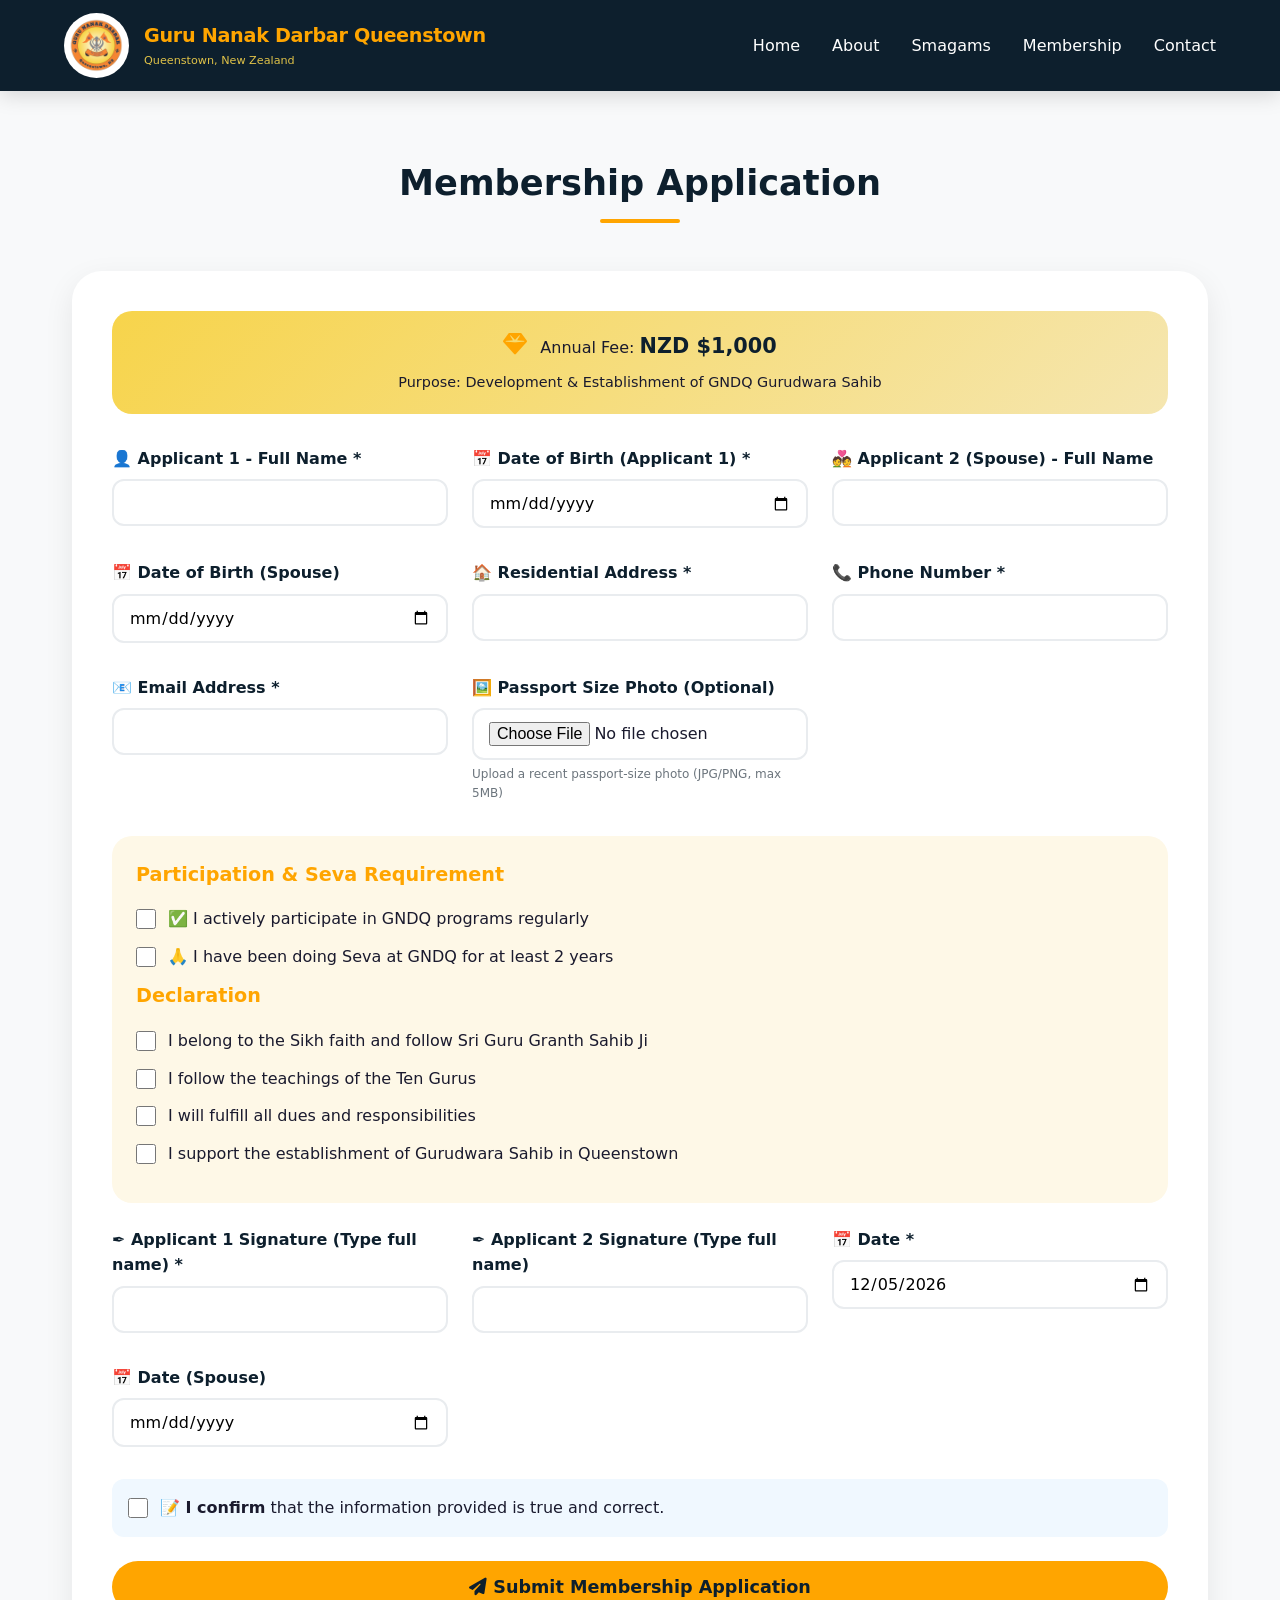
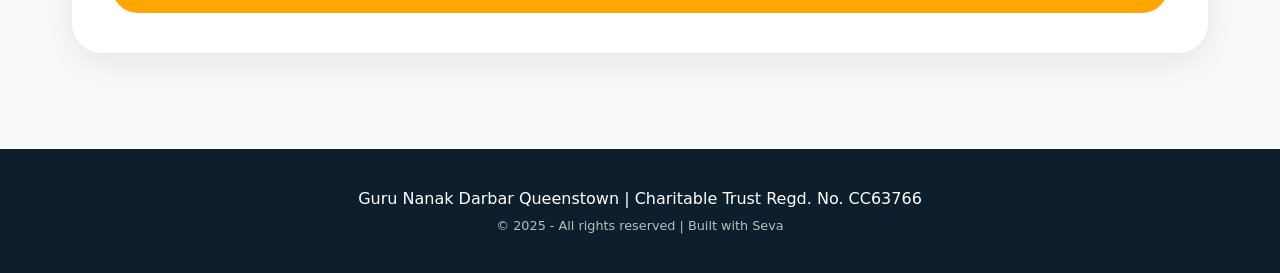
==== commit 773e7b95: "Update form.html" ====
--- a/form.html
+++ b/form.html
@@ -6,7 +6,6 @@
     <title>Membership Application | GNDQ</title>
     <link rel="stylesheet" href="styles.css">
     <link rel="stylesheet" href="https://cdnjs.cloudflare.com/ajax/libs/font-awesome/6.4.0/css/all.min.css">
-    <link href="https://fonts.googleapis.com/css2?family=Inter:wght@300;400;500;600;700;800&display=swap" rel="stylesheet">
 </head>
 <body>
 
@@ -44,9 +43,8 @@
                 <p>Purpose: Development & Establishment of GNDQ Gurudwara Sahib</p>
             </div>
 
-            <!-- SIMPLE HTML FORM - NO JAVASCRIPT FETCH -->
+            <!-- PURE HTML FORM - NO JAVASCRIPT AT ALL -->
             <form action="https://formsubmit.co/gurunanakdarbarqueenstownnz@gmail.com" method="POST" enctype="multipart/form-data">
-                <!-- FormSubmit configuration -->
                 <input type="hidden" name="_subject" value="NEW GNDQ Membership Application">
                 <input type="hidden" name="_captcha" value="false">
                 <input type="hidden" name="_template" value="table">
@@ -127,12 +125,10 @@
                     <div class="form-field">
                         <label>✒️ Applicant 1 Signature (Type full name) *</label>
                         <input type="text" name="Signature 1" required>
-                        <small>Electronic signature - legally binding</small>
                     </div>
                     <div class="form-field">
                         <label>✒️ Applicant 2 Signature (Type full name)</label>
                         <input type="text" name="Signature 2">
-                        <small>Electronic signature - legally binding</small>
                     </div>
                     <div class="form-field">
                         <label>📅 Date *</label>
@@ -164,10 +160,9 @@
     </footer>
 
     <script>
-        // Set today's date
+        // ONLY for date picker and mobile menu - NOT for form submission
         document.getElementById('date1').value = new Date().toISOString().split('T')[0];
         
-        // Mobile menu toggle
         const mobileBtn = document.getElementById('mobileMenuBtn');
         const navLinks = document.getElementById('navLinks');
         if (mobileBtn && navLinks) {
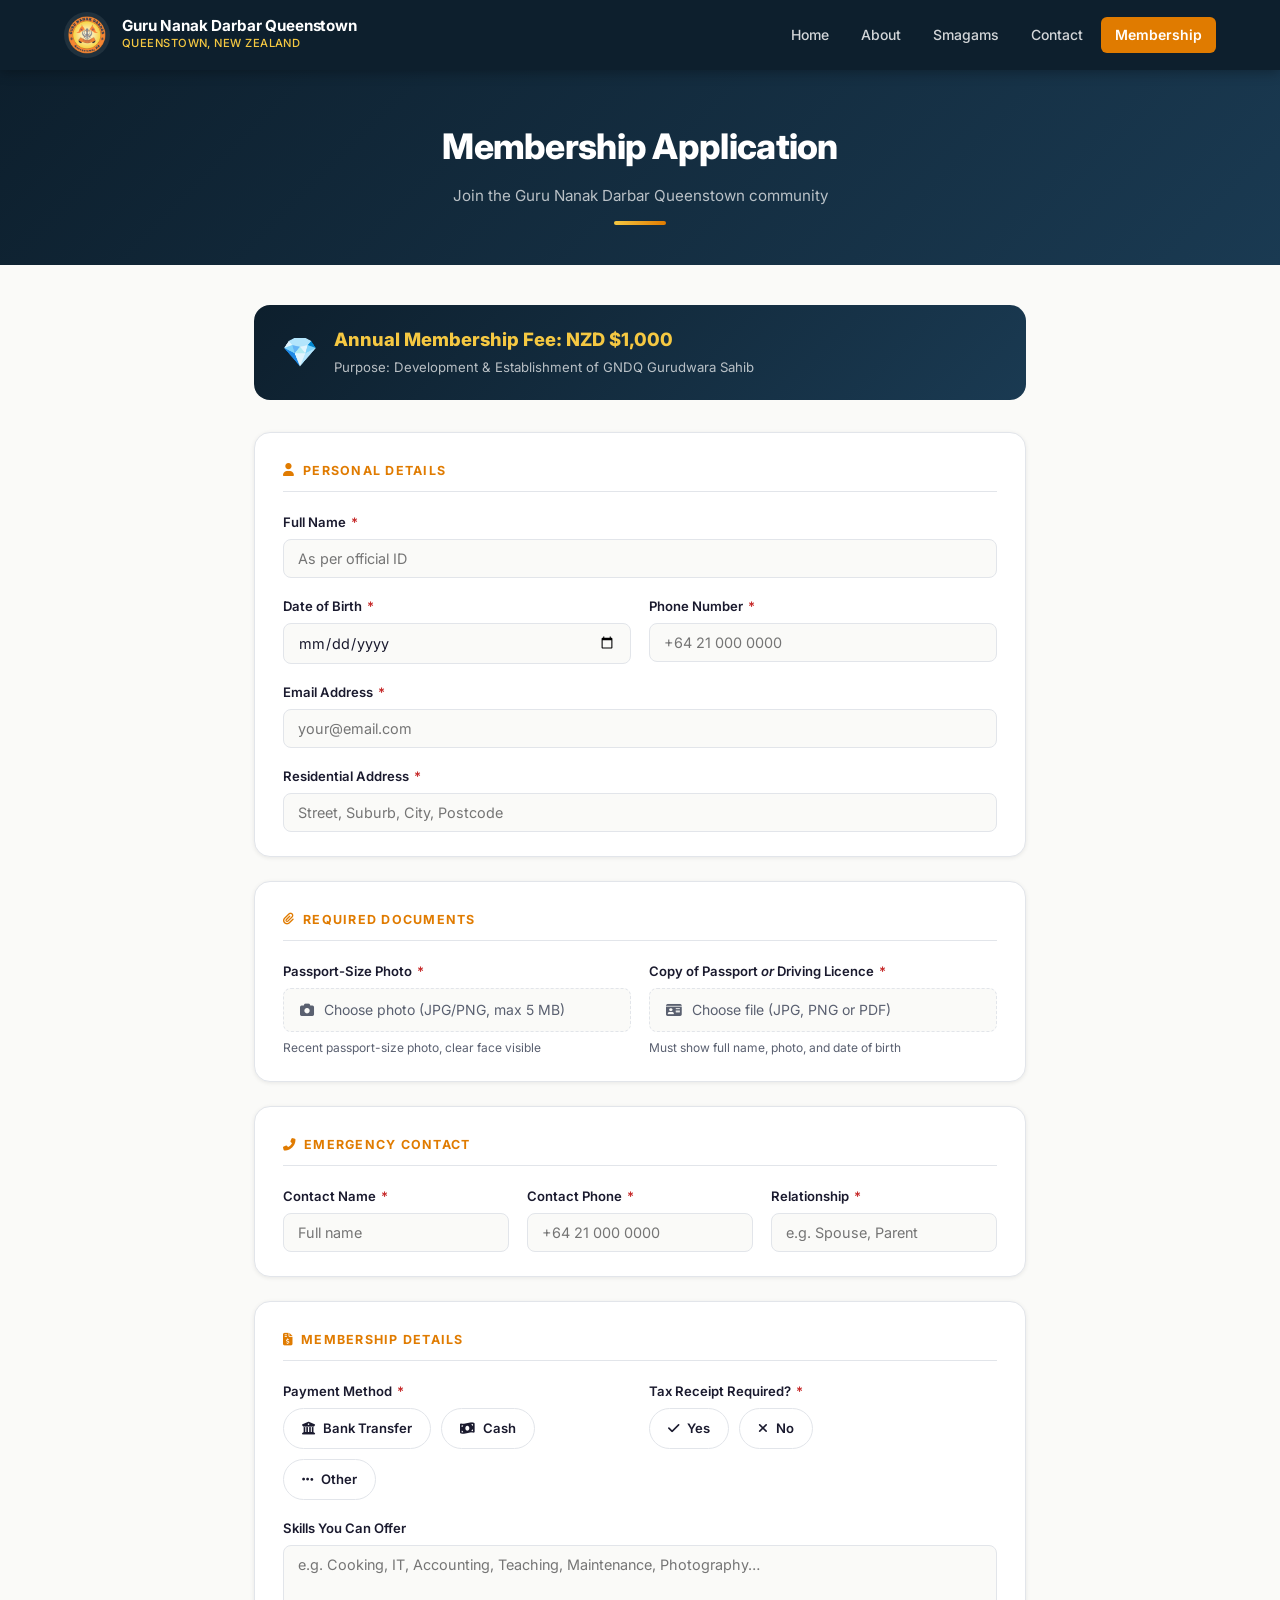
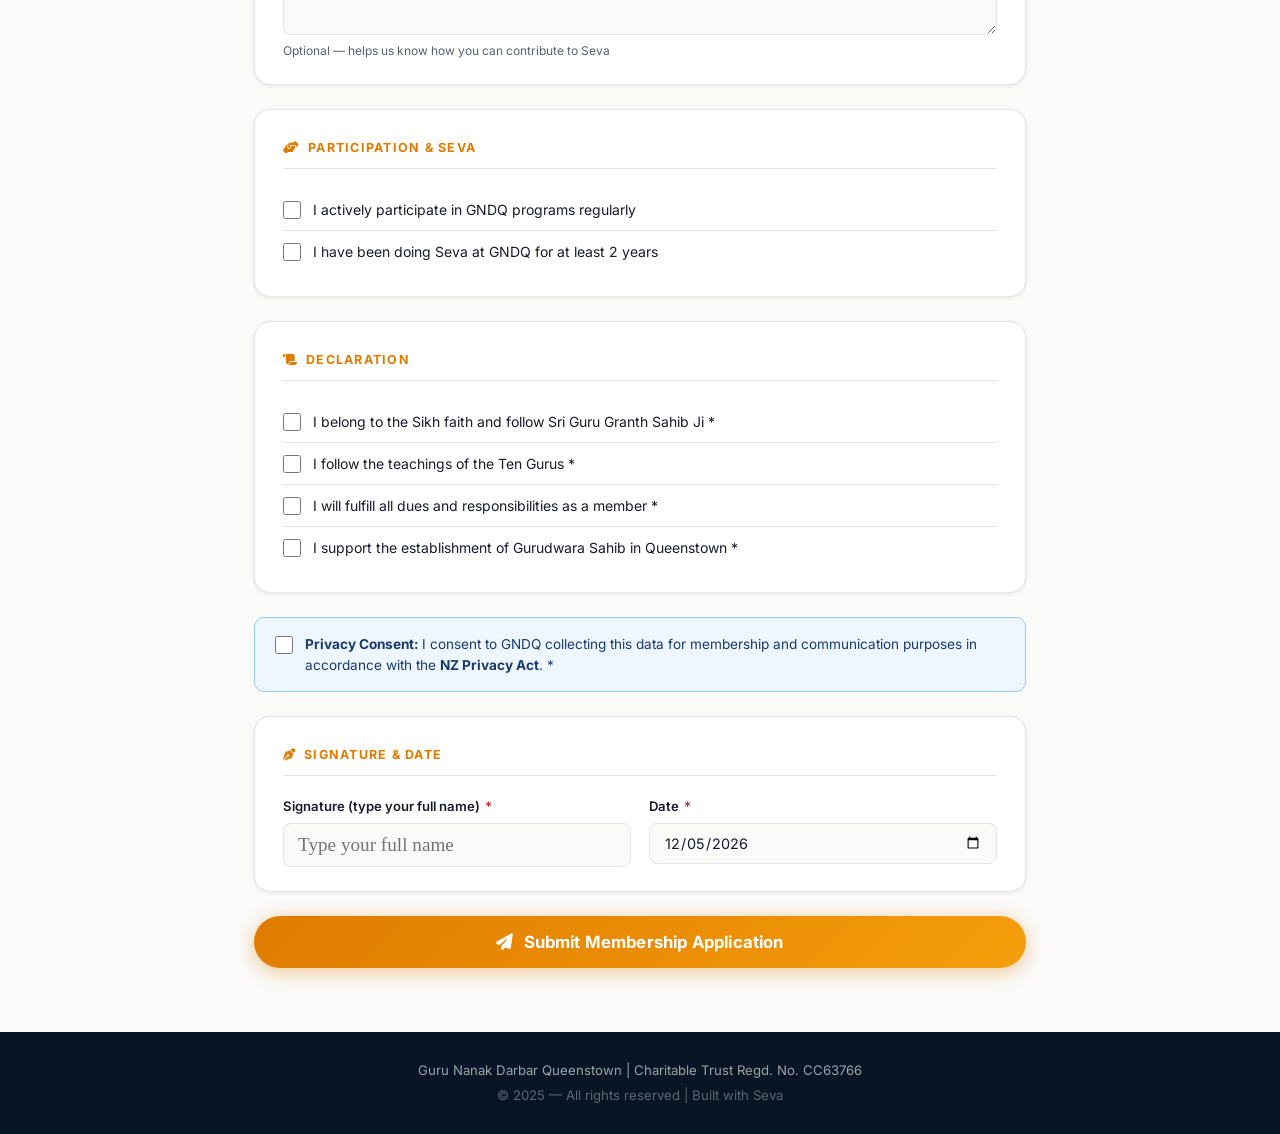
==== commit 49c857df: "Complete redesign: working Web3Forms membership application - Replaced all broken form submission (F" ====
--- a/form.html
+++ b/form.html
@@ -1,175 +1,315 @@
 <!DOCTYPE html>
 <html lang="en">
 <head>
-    <meta charset="UTF-8">
-    <meta name="viewport" content="width=device-width, initial-scale=1.0">
-    <title>Membership Application | GNDQ</title>
-    <link rel="stylesheet" href="styles.css">
-    <link rel="stylesheet" href="https://cdnjs.cloudflare.com/ajax/libs/font-awesome/6.4.0/css/all.min.css">
+  <meta charset="UTF-8">
+  <meta name="viewport" content="width=device-width, initial-scale=1.0">
+  <title>Membership Application | GNDQ</title>
+  <meta name="description" content="Apply for GNDQ membership — Guru Nanak Darbar Queenstown.">
+  <link rel="stylesheet" href="styles.css">
+  <link rel="stylesheet" href="https://cdnjs.cloudflare.com/ajax/libs/font-awesome/6.4.0/css/all.min.css">
+  <link href="https://fonts.googleapis.com/css2?family=Inter:wght@300;400;500;600;700;800&display=swap" rel="stylesheet">
+  <link rel="icon" type="image/png" href="gndq-logo.png">
 </head>
 <body>
 
-    <nav class="navbar">
-        <div class="nav-container">
-            <div class="logo-container">
-                <img src="gndq-logo.png" alt="GNDQ Logo" class="logo-img">
-                <div class="site-title">
-                    <h1>Guru Nanak Darbar Queenstown</h1>
-                    <p>Queenstown, New Zealand</p>
-                </div>
+  <!-- Navigation -->
+  <nav class="navbar">
+    <div class="nav-container">
+      <div class="logo-container">
+        <img src="gndq-logo.png" alt="GNDQ Logo" class="logo-img">
+        <div class="site-title">
+          <h1>Guru Nanak Darbar Queenstown</h1>
+          <p>Queenstown, New Zealand</p>
+        </div>
+      </div>
+      <button class="mobile-menu-btn" id="mobileMenuBtn" aria-label="Toggle menu">
+        <i class="fas fa-bars"></i>
+      </button>
+      <div class="nav-links" id="navLinks">
+        <a href="index.html">Home</a>
+        <a href="index.html#about">About</a>
+        <a href="index.html#events">Smagams</a>
+        <a href="index.html#contact">Contact</a>
+        <a href="form.html" class="nav-cta active">Membership</a>
+      </div>
+    </div>
+  </nav>
+
+  <!-- Page Header -->
+  <div class="page-header">
+    <h2>Membership Application</h2>
+    <p>Join the Guru Nanak Darbar Queenstown community</p>
+    <div class="title-border"></div>
+  </div>
+
+  <div class="form-wrap">
+
+    <!-- Annual fee notice -->
+    <div class="fee-badge">
+      <div class="fee-badge-icon">&#128142;</div>
+      <div class="fee-badge-text">
+        <strong>Annual Membership Fee: NZD $1,000</strong>
+        <span>Purpose: Development &amp; Establishment of GNDQ Gurudwara Sahib</span>
+      </div>
+    </div>
+
+    <!-- =====================================================
+         FORM — Web3Forms (free, no activation, 250/month)
+         Access key: 1839333a-4587-453b-a59a-5cc71ac53f74
+         ===================================================== -->
+    <form
+      action="https://api.web3forms.com/submit"
+      method="POST"
+      enctype="multipart/form-data"
+      id="membershipForm"
+    >
+      <!-- Web3Forms config -->
+      <input type="hidden" name="access_key" value="1839333a-4587-453b-a59a-5cc71ac53f74">
+      <input type="hidden" name="subject" value="NEW Membership Application — GNDQ">
+      <input type="hidden" name="from_name" value="GNDQ Membership Form">
+      <input type="hidden" name="redirect" value="https://gurunanakdarbarqueenstown.netlify.app/success.html">
+      <!-- Spam honeypot -->
+      <input type="checkbox" name="botcheck" style="display:none" tabindex="-1" autocomplete="off">
+
+      <!-- ─── 1. Personal Details ─────────────────────────── -->
+      <div class="form-section-block">
+        <h3><i class="fas fa-user"></i> Personal Details</h3>
+        <div class="form-grid">
+          <div class="form-field field-full">
+            <label for="fullName">Full Name <span class="req">*</span></label>
+            <input type="text" id="fullName" name="Full Name" placeholder="As per official ID" required>
+          </div>
+          <div class="form-field">
+            <label for="dob">Date of Birth <span class="req">*</span></label>
+            <input type="date" id="dob" name="Date of Birth" required>
+          </div>
+          <div class="form-field">
+            <label for="phone">Phone Number <span class="req">*</span></label>
+            <input type="tel" id="phone" name="Phone" placeholder="+64 21 000 0000" required>
+          </div>
+          <div class="form-field field-full">
+            <label for="email">Email Address <span class="req">*</span></label>
+            <input type="email" id="email" name="Email" placeholder="your@email.com" required>
+          </div>
+          <div class="form-field field-full">
+            <label for="address">Residential Address <span class="req">*</span></label>
+            <input type="text" id="address" name="Residential Address" placeholder="Street, Suburb, City, Postcode" required>
+          </div>
+        </div>
+      </div>
+
+      <!-- ─── 2. Documents ───────────────────────────────── -->
+      <div class="form-section-block">
+        <h3><i class="fas fa-paperclip"></i> Required Documents</h3>
+        <div class="form-grid">
+          <div class="form-field">
+            <label>Passport-Size Photo <span class="req">*</span></label>
+            <div class="file-upload-wrapper">
+              <input type="file" name="Passport Photo" id="photoFile" accept="image/jpeg,image/png,image/jpg" required>
+              <div class="file-upload-btn">
+                <i class="fas fa-camera"></i>
+                <span id="photoLabel">Choose photo (JPG/PNG, max 5 MB)</span>
+              </div>
             </div>
-            <button class="mobile-menu-btn" id="mobileMenuBtn">
-                <i class="fas fa-bars"></i>
-            </button>
-            <div class="nav-links" id="navLinks">
-                <a href="index.html">Home</a>
-                <a href="index.html#about">About</a>
-                <a href="index.html#events">Smagams</a>
-                <a href="form.html">Membership</a>
-                <a href="index.html#contact">Contact</a>
+            <small>Recent passport-size photo, clear face visible</small>
+          </div>
+          <div class="form-field">
+            <label>Copy of Passport <em>or</em> Driving Licence <span class="req">*</span></label>
+            <div class="file-upload-wrapper">
+              <input type="file" name="ID Document" id="idFile" accept="image/jpeg,image/png,image/jpg,application/pdf" required>
+              <div class="file-upload-btn">
+                <i class="fas fa-id-card"></i>
+                <span id="idLabel">Choose file (JPG, PNG or PDF)</span>
+              </div>
             </div>
-        </div>
-    </nav>
-
-    <div class="container">
-        <div class="section-title">
-            <h2>Membership Application</h2>
-            <div class="title-border"></div>
-        </div>
-        
-        <div class="form-section">
-            <div class="fee-badge">
-                <i class="fas fa-gem"></i> Annual Fee: <strong>NZD $1,000</strong>
-                <p>Purpose: Development & Establishment of GNDQ Gurudwara Sahib</p>
+            <small>Must show full name, photo, and date of birth</small>
+          </div>
+        </div>
+      </div>
+
+      <!-- ─── 3. Emergency Contact ───────────────────────── -->
+      <div class="form-section-block">
+        <h3><i class="fas fa-phone-alt"></i> Emergency Contact</h3>
+        <div class="form-grid cols-3">
+          <div class="form-field">
+            <label for="ecName">Contact Name <span class="req">*</span></label>
+            <input type="text" id="ecName" name="Emergency Contact Name" placeholder="Full name" required>
+          </div>
+          <div class="form-field">
+            <label for="ecPhone">Contact Phone <span class="req">*</span></label>
+            <input type="tel" id="ecPhone" name="Emergency Contact Phone" placeholder="+64 21 000 0000" required>
+          </div>
+          <div class="form-field">
+            <label for="ecRel">Relationship <span class="req">*</span></label>
+            <input type="text" id="ecRel" name="Emergency Contact Relationship" placeholder="e.g. Spouse, Parent" required>
+          </div>
+        </div>
+      </div>
+
+      <!-- ─── 4. Membership Details ──────────────────────── -->
+      <div class="form-section-block">
+        <h3><i class="fas fa-file-invoice-dollar"></i> Membership Details</h3>
+        <div class="form-grid">
+          <div class="form-field">
+            <label>Payment Method <span class="req">*</span></label>
+            <div class="radio-group" role="radiogroup" aria-required="true">
+              <label class="radio-pill">
+                <input type="radio" name="Payment Method" value="Bank Transfer" required>
+                <i class="fas fa-university"></i> Bank Transfer
+              </label>
+              <label class="radio-pill">
+                <input type="radio" name="Payment Method" value="Cash">
+                <i class="fas fa-money-bill-wave"></i> Cash
+              </label>
+              <label class="radio-pill">
+                <input type="radio" name="Payment Method" value="Other">
+                <i class="fas fa-ellipsis-h"></i> Other
+              </label>
             </div>
-
-            <!-- PURE HTML FORM - NO JAVASCRIPT AT ALL -->
-            <form action="https://formsubmit.co/gurunanakdarbarqueenstownnz@gmail.com" method="POST" enctype="multipart/form-data">
-                <input type="hidden" name="_subject" value="NEW GNDQ Membership Application">
-                <input type="hidden" name="_captcha" value="false">
-                <input type="hidden" name="_template" value="table">
-                <input type="hidden" name="_next" value="https://gurunanakdarbarqueenstown.netlify.app/success.html">
-
-                <div class="form-grid">
-                    <div class="form-field">
-                        <label>👤 Applicant 1 - Full Name *</label>
-                        <input type="text" name="Applicant 1 Name" required>
-                    </div>
-                    <div class="form-field">
-                        <label>📅 Date of Birth (Applicant 1) *</label>
-                        <input type="date" name="Applicant 1 DOB" required>
-                    </div>
-                    
-                    <div class="form-field">
-                        <label>💑 Applicant 2 (Spouse) - Full Name</label>
-                        <input type="text" name="Applicant 2 Name">
-                    </div>
-                    <div class="form-field">
-                        <label>📅 Date of Birth (Spouse)</label>
-                        <input type="date" name="Applicant 2 DOB">
-                    </div>
-                    
-                    <div class="form-field">
-                        <label>🏠 Residential Address *</label>
-                        <input type="text" name="Address" required>
-                    </div>
-                    
-                    <div class="form-field">
-                        <label>📞 Phone Number *</label>
-                        <input type="tel" name="Phone" required>
-                    </div>
-                    <div class="form-field">
-                        <label>📧 Email Address *</label>
-                        <input type="email" name="Email" required>
-                    </div>
-                    
-                    <div class="form-field">
-                        <label>🖼️ Passport Size Photo (Optional)</label>
-                        <input type="file" name="Photo" accept="image/jpeg,image/png,image/jpg">
-                        <small>Upload a recent passport-size photo (JPG/PNG, max 5MB)</small>
-                    </div>
-                </div>
-
-                <div class="declaration-box">
-                    <h3>Participation & Seva Requirement</h3>
-                    <div class="checkbox-group">
-                        <input type="checkbox" name="Participation" value="Yes">
-                        <label>✅ I actively participate in GNDQ programs regularly</label>
-                    </div>
-                    <div class="checkbox-group">
-                        <input type="checkbox" name="Seva 2+ years" value="Yes">
-                        <label>🙏 I have been doing Seva at GNDQ for at least 2 years</label>
-                    </div>
-
-                    <h3>Declaration</h3>
-                    
-                    <div class="checkbox-group">
-                        <input type="checkbox" name="Declaration 1" value="Agreed" required>
-                        <label>I belong to the Sikh faith and follow Sri Guru Granth Sahib Ji</label>
-                    </div>
-                    <div class="checkbox-group">
-                        <input type="checkbox" name="Declaration 2" value="Agreed" required>
-                        <label>I follow the teachings of the Ten Gurus</label>
-                    </div>
-                    <div class="checkbox-group">
-                        <input type="checkbox" name="Declaration 3" value="Agreed" required>
-                        <label>I will fulfill all dues and responsibilities</label>
-                    </div>
-                    <div class="checkbox-group">
-                        <input type="checkbox" name="Declaration 4" value="Agreed" required>
-                        <label>I support the establishment of Gurudwara Sahib in Queenstown</label>
-                    </div>
-                </div>
-
-                <div class="form-grid">
-                    <div class="form-field">
-                        <label>✒️ Applicant 1 Signature (Type full name) *</label>
-                        <input type="text" name="Signature 1" required>
-                    </div>
-                    <div class="form-field">
-                        <label>✒️ Applicant 2 Signature (Type full name)</label>
-                        <input type="text" name="Signature 2">
-                    </div>
-                    <div class="form-field">
-                        <label>📅 Date *</label>
-                        <input type="date" name="Date 1" id="date1" required>
-                    </div>
-                    <div class="form-field">
-                        <label>📅 Date (Spouse)</label>
-                        <input type="date" name="Date 2" id="date2">
-                    </div>
-                </div>
-
-                <div class="checkbox-group confirm-group">
-                    <input type="checkbox" required>
-                    <label><strong>📝 I confirm</strong> that the information provided is true and correct.</label>
-                </div>
-
-                <button type="submit" class="submit-btn">
-                    <i class="fas fa-paper-plane"></i> Submit Membership Application
-                </button>
-            </form>
-        </div>
-    </div>
-
-    <footer class="footer">
-        <div class="footer-content">
-            <p>Guru Nanak Darbar Queenstown | Charitable Trust Regd. No. CC63766</p>
-            <p class="copyright">© 2025 - All rights reserved | Built with Seva</p>
-        </div>
-    </footer>
-
-    <script>
-        // ONLY for date picker and mobile menu - NOT for form submission
-        document.getElementById('date1').value = new Date().toISOString().split('T')[0];
-        
-        const mobileBtn = document.getElementById('mobileMenuBtn');
-        const navLinks = document.getElementById('navLinks');
-        if (mobileBtn && navLinks) {
-            mobileBtn.addEventListener('click', () => {
-                navLinks.classList.toggle('active');
-            });
-        }
-    </script>
+          </div>
+          <div class="form-field">
+            <label>Tax Receipt Required? <span class="req">*</span></label>
+            <div class="radio-group" role="radiogroup" aria-required="true">
+              <label class="radio-pill">
+                <input type="radio" name="Tax Receipt Required" value="Yes" required>
+                <i class="fas fa-check"></i> Yes
+              </label>
+              <label class="radio-pill">
+                <input type="radio" name="Tax Receipt Required" value="No">
+                <i class="fas fa-times"></i> No
+              </label>
+            </div>
+          </div>
+          <div class="form-field field-full">
+            <label for="skills">Skills You Can Offer</label>
+            <textarea id="skills" name="Skills Offered" placeholder="e.g. Cooking, IT, Accounting, Teaching, Maintenance, Photography…" rows="3"></textarea>
+            <small>Optional — helps us know how you can contribute to Seva</small>
+          </div>
+        </div>
+      </div>
+
+      <!-- ─── 5. Participation & Seva ───────────────────── -->
+      <div class="form-section-block">
+        <h3><i class="fas fa-hands-helping"></i> Participation &amp; Seva</h3>
+        <div class="checkbox-item">
+          <input type="checkbox" id="participation" name="Active Participation" value="Yes">
+          <label for="participation">I actively participate in GNDQ programs regularly</label>
+        </div>
+        <div class="checkbox-item">
+          <input type="checkbox" id="seva" name="Seva 2+ Years" value="Yes">
+          <label for="seva">I have been doing Seva at GNDQ for at least 2 years</label>
+        </div>
+      </div>
+
+      <!-- ─── 6. Declaration ─────────────────────────────── -->
+      <div class="form-section-block">
+        <h3><i class="fas fa-scroll"></i> Declaration</h3>
+        <div class="checkbox-item">
+          <input type="checkbox" id="dec1" name="Declaration 1" value="Agreed" required>
+          <label for="dec1">I belong to the Sikh faith and follow Sri Guru Granth Sahib Ji <span class="req">*</span></label>
+        </div>
+        <div class="checkbox-item">
+          <input type="checkbox" id="dec2" name="Declaration 2" value="Agreed" required>
+          <label for="dec2">I follow the teachings of the Ten Gurus <span class="req">*</span></label>
+        </div>
+        <div class="checkbox-item">
+          <input type="checkbox" id="dec3" name="Declaration 3" value="Agreed" required>
+          <label for="dec3">I will fulfill all dues and responsibilities as a member <span class="req">*</span></label>
+        </div>
+        <div class="checkbox-item">
+          <input type="checkbox" id="dec4" name="Declaration 4" value="Agreed" required>
+          <label for="dec4">I support the establishment of Gurudwara Sahib in Queenstown <span class="req">*</span></label>
+        </div>
+      </div>
+
+      <!-- ─── 7. Privacy Consent ────────────────────────── -->
+      <div class="privacy-block" style="margin-bottom:24px;">
+        <div class="checkbox-item">
+          <input type="checkbox" id="privacy" name="Privacy Consent" value="Agreed" required>
+          <label for="privacy">
+            <strong>Privacy Consent: </strong>I consent to GNDQ collecting this data for membership and communication purposes
+            in accordance with the <strong>NZ Privacy Act</strong>. <span class="req">*</span>
+          </label>
+        </div>
+      </div>
+
+      <!-- ─── 8. Signature ──────────────────────────────── -->
+      <div class="form-section-block">
+        <h3><i class="fas fa-pen-nib"></i> Signature &amp; Date</h3>
+        <div class="form-grid">
+          <div class="form-field">
+            <label for="signature">Signature (type your full name) <span class="req">*</span></label>
+            <input type="text" id="signature" name="Signature" class="sig-input" placeholder="Type your full name" required>
+          </div>
+          <div class="form-field">
+            <label for="sigDate">Date <span class="req">*</span></label>
+            <input type="date" id="sigDate" name="Date" required>
+          </div>
+        </div>
+      </div>
+
+      <!-- Submit -->
+      <button type="submit" class="submit-btn" id="submitBtn">
+        <i class="fas fa-paper-plane"></i> Submit Membership Application
+      </button>
+
+      <!-- OFFICE USE ONLY — hidden on screen, visible on print -->
+      <div class="office-use">
+        <h3>&#9632; OFFICE USE ONLY</h3>
+        <div class="office-grid">
+          <div class="office-field">
+            <label>Member ID</label>
+            <span class="write-line"></span>
+          </div>
+          <div class="office-field">
+            <label>Date Approved</label>
+            <span class="write-line"></span>
+          </div>
+          <div class="office-field">
+            <label>Receipt No.</label>
+            <span class="write-line"></span>
+          </div>
+        </div>
+      </div>
+
+    </form>
+  </div>
+
+  <!-- Footer -->
+  <footer class="footer">
+    <p>Guru Nanak Darbar Queenstown | Charitable Trust Regd. No. CC63766</p>
+    <p class="copyright">&copy; 2025 &mdash; All rights reserved | Built with Seva</p>
+  </footer>
+
+  <script>
+    // Auto-populate today's date
+    const today = new Date().toISOString().split('T')[0];
+    document.getElementById('sigDate').value = today;
+
+    // Mobile menu
+    const mobileBtn = document.getElementById('mobileMenuBtn');
+    const navLinks  = document.getElementById('navLinks');
+    if (mobileBtn) mobileBtn.addEventListener('click', () => navLinks.classList.toggle('active'));
+
+    // Show filename after file selection
+    function bindFileLabel(inputId, labelId) {
+      const input = document.getElementById(inputId);
+      const label = document.getElementById(labelId);
+      if (!input || !label) return;
+      input.addEventListener('change', () => {
+        label.textContent = input.files[0] ? input.files[0].name : label.dataset.default;
+      });
+      label.dataset.default = label.textContent;
+    }
+    bindFileLabel('photoFile', 'photoLabel');
+    bindFileLabel('idFile',    'idLabel');
+
+    // Disable submit button after click to prevent double-submit
+    document.getElementById('membershipForm').addEventListener('submit', function() {
+      const btn = document.getElementById('submitBtn');
+      btn.disabled = true;
+      btn.innerHTML = '<i class="fas fa-spinner fa-spin"></i> Submitting&hellip;';
+    });
+  </script>
 </body>
 </html>
--- a/styles.css
+++ b/styles.css
@@ -1,952 +1,1062 @@
+/* ============================================================
+   GNDQ — Guru Nanak Darbar Queenstown
+   Stylesheet v2.0 — Full redesign
+   ============================================================ */
+
+/* --- Custom Properties ------------------------------------ */
 :root {
-    --navy: #0d1f2d;
-    --orange: #FFA500;
-    --yellow: #f7d44b;
-    --light-bg: #fef8e7;
-    --white: #ffffff;
-    --dark: #1a1a2e;
-    --gray: #6c757d;
-    --success: #28a745;
-    --error: #dc3545;
-    --shadow: 0 10px 30px rgba(0, 0, 0, 0.08);
-    --shadow-hover: 0 15px 35px rgba(0, 0, 0, 0.12);
-}
-
-* {
-    margin: 0;
-    padding: 0;
-    box-sizing: border-box;
-}
+  --navy:      #0d1f2d;
+  --navy-dark: #081525;
+  --accent:    #e07b00;
+  --accent-lt: #f59e0b;
+  --gold:      #f5c842;
+  --bg:        #fafaf8;
+  --white:     #ffffff;
+  --text:      #1a1a2e;
+  --text-muted:#5a6070;
+  --border:    #e2e5ea;
+  --success:   #2e7d32;
+  --success-lt:#e8f5e9;
+  --error:     #c62828;
+  --error-lt:  #ffebee;
+  --warn-bg:   #fff8e1;
+  --warn-border:#f59e0b;
+  --shadow-sm: 0 1px 4px rgba(0,0,0,.08);
+  --shadow-md: 0 4px 16px rgba(0,0,0,.12);
+  --shadow-lg: 0 8px 32px rgba(0,0,0,.16);
+  --radius:    10px;
+  --radius-lg: 16px;
+  --nav-h:     70px;
+}
+
+/* --- Reset & Base ----------------------------------------- */
+*, *::before, *::after { box-sizing: border-box; margin: 0; padding: 0; }
+
+html { scroll-behavior: smooth; font-size: 16px; }
 
 body {
-    font-family: 'Inter', 'Segoe UI', system-ui, -apple-system, sans-serif;
-    background: #f8f9fa;
-    color: var(--dark);
-    line-height: 1.6;
-    overflow-x: hidden;
-}
-
-/* Navigation */
+  font-family: 'Inter', system-ui, -apple-system, sans-serif;
+  background: var(--bg);
+  color: var(--text);
+  line-height: 1.6;
+  -webkit-font-smoothing: antialiased;
+}
+
+img { max-width: 100%; display: block; }
+a { color: var(--accent); text-decoration: none; }
+a:hover { text-decoration: underline; }
+
+/* --- Navigation ------------------------------------------- */
 .navbar {
-    background: var(--navy);
-    padding: 0.8rem 5%;
-    position: sticky;
-    top: 0;
-    z-index: 1000;
-    box-shadow: 0 4px 20px rgba(0, 0, 0, 0.15);
+  position: sticky;
+  top: 0;
+  z-index: 1000;
+  background: var(--navy);
+  height: var(--nav-h);
+  box-shadow: 0 2px 12px rgba(0,0,0,.3);
 }
 
 .nav-container {
-    max-width: 1400px;
-    margin: 0 auto;
-    display: flex;
-    justify-content: space-between;
-    align-items: center;
-    flex-wrap: wrap;
+  max-width: 1200px;
+  margin: 0 auto;
+  padding: 0 24px;
+  height: 100%;
+  display: flex;
+  align-items: center;
+  justify-content: space-between;
+  gap: 16px;
 }
 
 .logo-container {
-    display: flex;
-    align-items: center;
-    gap: 15px;
+  display: flex;
+  align-items: center;
+  gap: 12px;
+  flex-shrink: 0;
 }
 
 .logo-img {
-    height: 65px;
-    width: auto;
-    background: var(--white);
-    border-radius: 50%;
-    padding: 4px;
-    object-fit: cover;
+  width: 46px;
+  height: 46px;
+  object-fit: contain;
+  border-radius: 50%;
+  background: rgba(255,255,255,.08);
+  padding: 2px;
 }
 
 .site-title h1 {
-    color: var(--orange);
-    font-size: 1.2rem;
-    margin: 0;
-    letter-spacing: -0.3px;
+  font-size: .95rem;
+  font-weight: 700;
+  color: var(--white);
+  line-height: 1.2;
+  letter-spacing: -.01em;
 }
 
 .site-title p {
-    color: var(--yellow);
-    font-size: 0.7rem;
-    opacity: 0.9;
+  font-size: .7rem;
+  color: var(--gold);
+  font-weight: 500;
+  letter-spacing: .04em;
+  text-transform: uppercase;
 }
 
 .nav-links {
-    display: flex;
-    gap: 2rem;
+  display: flex;
+  align-items: center;
+  gap: 4px;
 }
 
 .nav-links a {
-    color: var(--white);
-    text-decoration: none;
-    font-weight: 500;
-    transition: all 0.3s ease;
-    padding: 0.5rem 0;
-    position: relative;
-}
-
-.nav-links a:hover {
-    color: var(--orange);
-}
-
-.nav-links a::after {
-    content: '';
+  color: rgba(255,255,255,.82);
+  font-size: .875rem;
+  font-weight: 500;
+  padding: 7px 14px;
+  border-radius: 6px;
+  transition: background .18s, color .18s;
+  text-decoration: none;
+}
+
+.nav-links a:hover,
+.nav-links a.active {
+  background: rgba(255,255,255,.1);
+  color: var(--white);
+}
+
+.nav-links a.nav-cta {
+  background: var(--accent);
+  color: var(--white);
+  font-weight: 600;
+}
+.nav-links a.nav-cta:hover { background: var(--accent-lt); }
+
+.mobile-menu-btn {
+  display: none;
+  background: none;
+  border: none;
+  color: var(--white);
+  font-size: 1.3rem;
+  cursor: pointer;
+  padding: 6px;
+  border-radius: 6px;
+}
+.mobile-menu-btn:hover { background: rgba(255,255,255,.1); }
+
+/* --- Hero ------------------------------------------------- */
+.hero {
+  position: relative;
+  min-height: calc(100vh - var(--nav-h));
+  background: url('background.png') center center / cover no-repeat;
+  display: flex;
+  align-items: center;
+  justify-content: center;
+  text-align: center;
+}
+
+.hero-overlay {
+  position: absolute;
+  inset: 0;
+  background: linear-gradient(
+    160deg,
+    rgba(8,21,37,.88) 0%,
+    rgba(13,31,45,.75) 60%,
+    rgba(224,123,0,.25) 100%
+  );
+}
+
+.hero-content {
+  position: relative;
+  z-index: 1;
+  max-width: 760px;
+  padding: 40px 24px;
+}
+
+.hero-eyebrow {
+  display: inline-flex;
+  align-items: center;
+  gap: 8px;
+  background: rgba(245,200,66,.15);
+  border: 1px solid rgba(245,200,66,.35);
+  color: var(--gold);
+  font-size: .78rem;
+  font-weight: 600;
+  letter-spacing: .1em;
+  text-transform: uppercase;
+  padding: 6px 16px;
+  border-radius: 100px;
+  margin-bottom: 24px;
+}
+
+.hero-content h1 {
+  font-size: clamp(2rem, 5vw, 3.2rem);
+  font-weight: 800;
+  color: var(--white);
+  line-height: 1.15;
+  letter-spacing: -.02em;
+  margin-bottom: 16px;
+}
+
+.hero-content h1 span { color: var(--gold); }
+
+.hero-content > p {
+  font-size: clamp(1rem, 2vw, 1.2rem);
+  color: rgba(255,255,255,.8);
+  margin-bottom: 28px;
+  font-weight: 400;
+}
+
+.hero-badge {
+  display: inline-flex;
+  align-items: center;
+  gap: 10px;
+  background: rgba(255,255,255,.08);
+  border: 1px solid rgba(255,255,255,.15);
+  color: rgba(255,255,255,.9);
+  font-size: .875rem;
+  font-weight: 500;
+  padding: 10px 22px;
+  border-radius: 100px;
+  margin-bottom: 32px;
+  backdrop-filter: blur(8px);
+}
+
+.hero-badge span { color: var(--gold); }
+
+.hero-btn {
+  display: inline-flex;
+  align-items: center;
+  gap: 8px;
+  background: var(--accent);
+  color: var(--white);
+  font-size: 1rem;
+  font-weight: 700;
+  padding: 14px 32px;
+  border-radius: 100px;
+  text-decoration: none;
+  transition: background .18s, transform .18s, box-shadow .18s;
+  box-shadow: 0 4px 20px rgba(224,123,0,.45);
+}
+.hero-btn:hover {
+  background: var(--accent-lt);
+  transform: translateY(-2px);
+  box-shadow: 0 8px 28px rgba(224,123,0,.5);
+  text-decoration: none;
+}
+
+/* --- Section Layout --------------------------------------- */
+.container {
+  max-width: 1160px;
+  margin: 0 auto;
+  padding: 64px 24px;
+}
+
+.section-title {
+  text-align: center;
+  margin-bottom: 48px;
+}
+
+.section-title h2 {
+  font-size: clamp(1.6rem, 3vw, 2.2rem);
+  font-weight: 800;
+  color: var(--navy);
+  letter-spacing: -.02em;
+  margin-bottom: 12px;
+}
+
+.title-border {
+  width: 52px;
+  height: 4px;
+  background: linear-gradient(90deg, var(--accent), var(--gold));
+  border-radius: 2px;
+  margin: 0 auto;
+}
+
+/* --- Alert Box -------------------------------------------- */
+.address-warning {
+  background: var(--warn-bg);
+  border: 1.5px solid var(--warn-border);
+  border-left: 5px solid var(--warn-border);
+  border-radius: var(--radius);
+  padding: 20px 24px;
+  margin-bottom: 48px;
+  font-size: .9rem;
+  line-height: 1.7;
+  color: #7c5000;
+}
+
+.address-warning strong { color: #5c3a00; }
+
+/* --- Cards ------------------------------------------------ */
+.card-grid {
+  display: grid;
+  grid-template-columns: repeat(auto-fit, minmax(220px, 1fr));
+  gap: 24px;
+  margin-bottom: 40px;
+}
+
+.card {
+  background: var(--white);
+  border: 1px solid var(--border);
+  border-radius: var(--radius-lg);
+  padding: 32px 24px;
+  text-align: center;
+  transition: transform .2s, box-shadow .2s;
+  box-shadow: var(--shadow-sm);
+}
+.card:hover {
+  transform: translateY(-4px);
+  box-shadow: var(--shadow-md);
+}
+
+.card-icon {
+  width: 56px;
+  height: 56px;
+  background: linear-gradient(135deg, var(--navy), #1a3a52);
+  border-radius: 14px;
+  display: flex;
+  align-items: center;
+  justify-content: center;
+  margin: 0 auto 20px;
+  color: var(--gold);
+  font-size: 1.3rem;
+}
+
+.card h3 {
+  font-size: 1.05rem;
+  font-weight: 700;
+  color: var(--navy);
+  margin-bottom: 10px;
+}
+
+.card p {
+  font-size: .875rem;
+  color: var(--text-muted);
+  line-height: 1.65;
+}
+
+/* --- Mission/Vision Boxes --------------------------------- */
+.mission-vision {
+  display: grid;
+  grid-template-columns: repeat(auto-fit, minmax(240px, 1fr));
+  gap: 24px;
+  margin-top: 8px;
+}
+
+.mv-box {
+  background: linear-gradient(135deg, var(--navy) 0%, #1a3a52 100%);
+  border-radius: var(--radius-lg);
+  padding: 28px 24px;
+  color: var(--white);
+}
+
+.mv-box h3 {
+  font-size: 1rem;
+  font-weight: 700;
+  color: var(--gold);
+  margin-bottom: 10px;
+}
+
+.mv-box p {
+  font-size: .875rem;
+  color: rgba(255,255,255,.8);
+  line-height: 1.65;
+}
+
+/* --- Events ----------------------------------------------- */
+.events-grid {
+  display: grid;
+  grid-template-columns: repeat(auto-fill, minmax(260px, 1fr));
+  gap: 24px;
+}
+
+.event-card {
+  background: var(--white);
+  border-radius: var(--radius-lg);
+  overflow: hidden;
+  box-shadow: var(--shadow-sm);
+  cursor: pointer;
+  transition: transform .2s, box-shadow .2s;
+  border: 1px solid var(--border);
+}
+.event-card:hover {
+  transform: translateY(-4px);
+  box-shadow: var(--shadow-md);
+}
+
+.event-card img {
+  width: 100%;
+  height: 220px;
+  object-fit: cover;
+}
+
+.event-label {
+  padding: 14px 16px;
+  font-size: .875rem;
+  font-weight: 600;
+  color: var(--navy);
+}
+
+.no-events {
+  grid-column: 1/-1;
+  text-align: center;
+  padding: 48px 24px;
+  color: var(--text-muted);
+  background: var(--white);
+  border-radius: var(--radius-lg);
+  border: 1px dashed var(--border);
+}
+
+.no-events i { font-size: 2rem; margin-bottom: 12px; display: block; color: var(--border); }
+
+.loading-spinner {
+  grid-column: 1/-1;
+  text-align: center;
+  padding: 40px;
+  color: var(--text-muted);
+}
+
+/* --- Lightbox --------------------------------------------- */
+.lightbox {
+  display: none;
+  position: fixed;
+  inset: 0;
+  background: rgba(0,0,0,.92);
+  z-index: 9999;
+  align-items: center;
+  justify-content: center;
+  padding: 24px;
+}
+
+.lightbox.active { display: flex; }
+
+.lightbox-content {
+  max-width: 90vw;
+  max-height: 90vh;
+  object-fit: contain;
+  border-radius: var(--radius);
+  box-shadow: var(--shadow-lg);
+}
+
+.lightbox-close {
+  position: fixed;
+  top: 20px;
+  right: 28px;
+  color: var(--white);
+  font-size: 2.2rem;
+  cursor: pointer;
+  opacity: .7;
+  transition: opacity .15s;
+  line-height: 1;
+  background: none;
+  border: none;
+  font-family: inherit;
+}
+.lightbox-close:hover { opacity: 1; }
+
+/* --- Contact ---------------------------------------------- */
+.contact-wrapper { display: flex; flex-direction: column; gap: 40px; }
+
+.contact-info-grid {
+  display: grid;
+  grid-template-columns: repeat(auto-fit, minmax(200px, 1fr));
+  gap: 20px;
+}
+
+.contact-card {
+  background: var(--white);
+  border: 1px solid var(--border);
+  border-radius: var(--radius-lg);
+  padding: 28px 24px;
+  text-align: center;
+  box-shadow: var(--shadow-sm);
+}
+
+.contact-card i {
+  font-size: 1.4rem;
+  color: var(--accent);
+  margin-bottom: 12px;
+  display: block;
+}
+
+.contact-card h3 {
+  font-size: .9rem;
+  font-weight: 700;
+  color: var(--navy);
+  margin-bottom: 8px;
+  text-transform: uppercase;
+  letter-spacing: .05em;
+}
+
+.contact-card p {
+  font-size: .9rem;
+  color: var(--text-muted);
+  line-height: 1.6;
+}
+
+.contact-card p a { color: var(--text-muted); }
+.contact-card p a:hover { color: var(--accent); text-decoration: none; }
+
+.contact-card small {
+  display: block;
+  margin-top: 8px;
+  font-size: .75rem;
+  color: var(--accent);
+  font-weight: 600;
+}
+
+/* --- Social ----------------------------------------------- */
+.social-section { text-align: center; }
+
+.social-section h3 {
+  font-size: .85rem;
+  font-weight: 700;
+  text-transform: uppercase;
+  letter-spacing: .08em;
+  color: var(--text-muted);
+  margin-bottom: 16px;
+}
+
+.social-icons { display: flex; justify-content: center; gap: 14px; }
+
+.social-icon {
+  width: 44px;
+  height: 44px;
+  border-radius: 50%;
+  display: flex;
+  align-items: center;
+  justify-content: center;
+  color: var(--white);
+  font-size: 1rem;
+  transition: transform .18s, box-shadow .18s;
+  text-decoration: none;
+}
+.social-icon:hover { transform: translateY(-3px); box-shadow: var(--shadow-md); text-decoration: none; }
+
+.social-icon.facebook  { background: #1877f2; }
+.social-icon.instagram { background: linear-gradient(135deg,#f58529,#dd2a7b,#8134af,#515bd4); }
+.social-icon.youtube   { background: #ff0000; }
+
+/* --- Footer ----------------------------------------------- */
+.footer {
+  background: var(--navy-dark);
+  color: rgba(255,255,255,.6);
+  text-align: center;
+  padding: 28px 24px;
+  font-size: .825rem;
+}
+
+.footer p + p { margin-top: 4px; }
+.copyright { color: rgba(255,255,255,.35); }
+
+/* ============================================================
+   FORM PAGE
+   ============================================================ */
+
+.page-header {
+  background: linear-gradient(135deg, var(--navy) 0%, #1a3a52 100%);
+  padding: 48px 24px 40px;
+  text-align: center;
+}
+
+.page-header h2 {
+  font-size: clamp(1.6rem, 3vw, 2.2rem);
+  font-weight: 800;
+  color: var(--white);
+  letter-spacing: -.02em;
+  margin-bottom: 10px;
+}
+
+.page-header p {
+  color: rgba(255,255,255,.7);
+  font-size: .95rem;
+}
+
+.page-header .title-border {
+  background: linear-gradient(90deg, var(--gold), var(--accent));
+  margin: 12px auto 0;
+}
+
+.form-wrap {
+  max-width: 820px;
+  margin: 0 auto;
+  padding: 40px 24px 64px;
+}
+
+/* Fee badge */
+.fee-badge {
+  background: linear-gradient(135deg, var(--navy), #1a3a52);
+  color: var(--white);
+  border-radius: var(--radius-lg);
+  padding: 20px 28px;
+  margin-bottom: 32px;
+  display: flex;
+  align-items: center;
+  gap: 16px;
+  flex-wrap: wrap;
+}
+
+.fee-badge-icon { font-size: 1.8rem; }
+
+.fee-badge-text strong {
+  display: block;
+  font-size: 1.15rem;
+  font-weight: 800;
+  color: var(--gold);
+}
+
+.fee-badge-text span {
+  font-size: .825rem;
+  color: rgba(255,255,255,.7);
+}
+
+/* Form sections */
+.form-section-block {
+  background: var(--white);
+  border: 1px solid var(--border);
+  border-radius: var(--radius-lg);
+  padding: 28px 28px 24px;
+  margin-bottom: 24px;
+  box-shadow: var(--shadow-sm);
+}
+
+.form-section-block h3 {
+  font-size: .78rem;
+  font-weight: 700;
+  text-transform: uppercase;
+  letter-spacing: .1em;
+  color: var(--accent);
+  margin-bottom: 20px;
+  padding-bottom: 10px;
+  border-bottom: 1px solid var(--border);
+  display: flex;
+  align-items: center;
+  gap: 8px;
+}
+
+/* Grid layout for fields */
+.form-grid {
+  display: grid;
+  grid-template-columns: 1fr 1fr;
+  gap: 18px;
+}
+.form-grid.cols-1 { grid-template-columns: 1fr; }
+.form-grid.cols-3 { grid-template-columns: 1fr 1fr 1fr; }
+.field-full { grid-column: 1 / -1; }
+
+/* Individual field */
+.form-field { display: flex; flex-direction: column; gap: 6px; }
+
+.form-field label {
+  font-size: .82rem;
+  font-weight: 600;
+  color: var(--text);
+}
+
+.form-field label .req { color: var(--error); margin-left: 2px; }
+
+.form-field input[type="text"],
+.form-field input[type="email"],
+.form-field input[type="tel"],
+.form-field input[type="date"],
+.form-field textarea,
+.form-field select {
+  width: 100%;
+  padding: 10px 14px;
+  border: 1.5px solid var(--border);
+  border-radius: 8px;
+  font-size: .9rem;
+  font-family: inherit;
+  color: var(--text);
+  background: var(--bg);
+  transition: border-color .18s, box-shadow .18s;
+  outline: none;
+  -webkit-appearance: none;
+}
+
+.form-field input:focus,
+.form-field textarea:focus,
+.form-field select:focus {
+  border-color: var(--accent);
+  box-shadow: 0 0 0 3px rgba(224,123,0,.12);
+  background: var(--white);
+}
+
+.form-field textarea { resize: vertical; min-height: 90px; }
+
+.form-field small {
+  font-size: .75rem;
+  color: var(--text-muted);
+}
+
+/* File upload */
+.file-upload-wrapper { position: relative; }
+
+.file-upload-wrapper input[type="file"] {
+  position: absolute;
+  inset: 0;
+  opacity: 0;
+  cursor: pointer;
+  width: 100%;
+  height: 100%;
+  z-index: 2;
+}
+
+.file-upload-btn {
+  display: flex;
+  align-items: center;
+  gap: 10px;
+  padding: 10px 16px;
+  border: 1.5px dashed var(--border);
+  border-radius: 8px;
+  background: var(--bg);
+  cursor: pointer;
+  transition: border-color .18s, background .18s;
+  font-size: .875rem;
+  color: var(--text-muted);
+  pointer-events: none;
+}
+
+.file-upload-wrapper:hover .file-upload-btn,
+.file-upload-wrapper:focus-within .file-upload-btn {
+  border-color: var(--accent);
+  background: #fff8f0;
+  color: var(--accent);
+}
+
+.file-name-display {
+  font-size: .78rem;
+  color: var(--success);
+  margin-top: 4px;
+  display: none;
+}
+
+/* Radio pills */
+.radio-group { display: flex; gap: 10px; flex-wrap: wrap; }
+
+.radio-pill {
+  display: flex;
+  align-items: center;
+  gap: 8px;
+  padding: 9px 18px;
+  border: 1.5px solid var(--border);
+  border-radius: 100px;
+  cursor: pointer;
+  font-size: .875rem;
+  font-weight: 500;
+  color: var(--text-muted);
+  transition: border-color .18s, background .18s, color .18s;
+  user-select: none;
+}
+
+.radio-pill input[type="radio"] { display: none; }
+
+.radio-pill:has(input:checked) {
+  border-color: var(--accent);
+  background: #fff4e6;
+  color: var(--accent);
+  font-weight: 600;
+}
+
+/* Checkboxes */
+.checkbox-item {
+  display: flex;
+  align-items: flex-start;
+  gap: 12px;
+  padding: 10px 0;
+  border-bottom: 1px solid var(--border);
+}
+.checkbox-item:last-child { border-bottom: none; }
+
+.checkbox-item input[type="checkbox"] {
+  width: 18px;
+  height: 18px;
+  flex-shrink: 0;
+  margin-top: 2px;
+  accent-color: var(--accent);
+  cursor: pointer;
+}
+
+.checkbox-item label {
+  font-size: .875rem;
+  color: var(--text);
+  cursor: pointer;
+  line-height: 1.5;
+}
+
+/* Privacy block */
+.privacy-block {
+  background: #eef6ff;
+  border: 1.5px solid #90caf9;
+  border-radius: var(--radius);
+  padding: 16px 20px;
+}
+.privacy-block .checkbox-item { border-bottom: none; padding: 0; }
+.privacy-block label { font-size: .85rem; color: #1a3a6e; }
+
+/* Submit */
+.submit-btn {
+  display: flex;
+  align-items: center;
+  justify-content: center;
+  gap: 10px;
+  width: 100%;
+  padding: 16px 24px;
+  background: linear-gradient(135deg, var(--accent), var(--accent-lt));
+  color: var(--white);
+  font-size: 1.05rem;
+  font-weight: 700;
+  font-family: inherit;
+  border: none;
+  border-radius: 100px;
+  cursor: pointer;
+  transition: transform .18s, box-shadow .18s, opacity .18s;
+  box-shadow: 0 4px 20px rgba(224,123,0,.4);
+  letter-spacing: .01em;
+  margin-top: 8px;
+}
+.submit-btn:hover { transform: translateY(-2px); box-shadow: 0 8px 28px rgba(224,123,0,.5); }
+.submit-btn:active { transform: translateY(0); }
+.submit-btn:disabled { opacity: .6; cursor: not-allowed; transform: none; }
+
+/* Signature */
+.sig-input {
+  font-family: 'Brush Script MT', cursive !important;
+  font-size: 1.2rem !important;
+  color: var(--navy) !important;
+}
+
+/* --- OFFICE USE ONLY (screen: hidden, print: shown) ------- */
+.office-use { display: none; }
+
+/* --- Success Page ----------------------------------------- */
+.success-wrap {
+  max-width: 600px;
+  margin: 0 auto;
+  padding: 64px 24px;
+  text-align: center;
+}
+
+.success-icon-ring {
+  width: 88px;
+  height: 88px;
+  background: var(--success-lt);
+  border-radius: 50%;
+  display: flex;
+  align-items: center;
+  justify-content: center;
+  margin: 0 auto 28px;
+  font-size: 2.4rem;
+  color: var(--success);
+  border: 3px solid #a5d6a7;
+}
+
+.success-wrap h2 {
+  font-size: 1.8rem;
+  font-weight: 800;
+  color: var(--navy);
+  margin-bottom: 16px;
+}
+
+.success-wrap > p {
+  font-size: 1rem;
+  color: var(--text-muted);
+  line-height: 1.7;
+  margin-bottom: 32px;
+}
+
+.success-info-box {
+  background: var(--white);
+  border: 1px solid var(--border);
+  border-radius: var(--radius-lg);
+  padding: 24px 28px;
+  text-align: left;
+  margin-bottom: 32px;
+  box-shadow: var(--shadow-sm);
+}
+
+.success-info-box h3 {
+  font-size: .85rem;
+  font-weight: 700;
+  text-transform: uppercase;
+  letter-spacing: .08em;
+  color: var(--text-muted);
+  margin-bottom: 16px;
+}
+
+.success-info-box ul {
+  list-style: none;
+  display: flex;
+  flex-direction: column;
+  gap: 10px;
+}
+
+.success-info-box li {
+  display: flex;
+  align-items: flex-start;
+  gap: 10px;
+  font-size: .9rem;
+  color: var(--text);
+}
+
+.success-info-box li i {
+  color: var(--success);
+  margin-top: 2px;
+  flex-shrink: 0;
+}
+
+.action-buttons {
+  display: flex;
+  gap: 12px;
+  justify-content: center;
+  flex-wrap: wrap;
+}
+
+.btn-primary {
+  display: inline-flex;
+  align-items: center;
+  gap: 8px;
+  padding: 12px 28px;
+  background: var(--accent);
+  color: var(--white);
+  font-size: .9rem;
+  font-weight: 700;
+  font-family: inherit;
+  border: none;
+  border-radius: 100px;
+  cursor: pointer;
+  transition: background .18s, transform .18s;
+  text-decoration: none;
+}
+.btn-primary:hover { background: var(--accent-lt); transform: translateY(-1px); text-decoration: none; }
+
+.btn-secondary {
+  display: inline-flex;
+  align-items: center;
+  gap: 8px;
+  padding: 12px 28px;
+  background: var(--white);
+  color: var(--navy);
+  font-size: .9rem;
+  font-weight: 600;
+  border: 1.5px solid var(--border);
+  border-radius: 100px;
+  cursor: pointer;
+  transition: border-color .18s, background .18s;
+  text-decoration: none;
+  font-family: inherit;
+}
+.btn-secondary:hover { border-color: var(--navy); background: var(--bg); text-decoration: none; }
+
+/* ============================================================
+   PRINT STYLES
+   ============================================================ */
+@media print {
+  .navbar, .hero, footer, .action-buttons, .submit-btn,
+  .fee-badge, .hero-btn, .mobile-menu-btn, .page-header p { display: none !important; }
+
+  body { background: white; color: black; font-size: 11pt; }
+
+  .page-header {
+    background: none !important;
+    color: black;
+    padding: 0 0 16px;
+    -webkit-print-color-adjust: exact;
+  }
+  .page-header h2 { color: black; font-size: 16pt; }
+
+  .form-section-block {
+    border: 1px solid #ccc;
+    box-shadow: none;
+    break-inside: avoid;
+    margin-bottom: 12px;
+    padding: 14px;
+  }
+
+  .office-use {
+    display: block !important;
+    border: 2px solid #333;
+    border-radius: 8px;
+    padding: 16px 20px;
+    margin-top: 24px;
+    break-inside: avoid;
+  }
+
+  .office-use h3 {
+    font-size: 11pt;
+    font-weight: bold;
+    letter-spacing: .05em;
+    margin-bottom: 14px;
+    border-bottom: 1px solid #333;
+    padding-bottom: 6px;
+  }
+
+  .office-grid {
+    display: grid;
+    grid-template-columns: 1fr 1fr 1fr;
+    gap: 16px;
+  }
+
+  .office-field label {
+    font-size: 8pt;
+    font-weight: bold;
+    text-transform: uppercase;
+    display: block;
+    margin-bottom: 6px;
+  }
+
+  .office-field .write-line {
+    border-bottom: 1px solid #333;
+    height: 24px;
+    display: block;
+  }
+}
+
+/* ============================================================
+   RESPONSIVE
+   ============================================================ */
+@media (max-width: 900px) {
+  .form-grid.cols-3 { grid-template-columns: 1fr 1fr; }
+}
+
+@media (max-width: 768px) {
+  :root { --nav-h: 64px; }
+
+  .mobile-menu-btn { display: flex; }
+
+  .nav-links {
+    display: none;
     position: absolute;
-    bottom: 0;
-    left: 0;
-    width: 0;
-    height: 2px;
-    background: var(--orange);
-    transition: width 0.3s ease;
-}
-
-.nav-links a:hover::after {
-    width: 100%;
-}
-
-.mobile-menu-btn {
-    display: none;
-    background: none;
-    border: none;
-    color: var(--white);
-    font-size: 1.5rem;
-    cursor: pointer;
-}
-
-/* Hero Section with YOUR background.png */
-.hero {
-    position: relative;
-    min-height: 85vh;
-    display: flex;
-    align-items: center;
-    justify-content: center;
-    text-align: center;
-    overflow: hidden;
-    background: var(--navy);
-}
-
-/* YOUR BACKGROUND IMAGE - place background.png in root folder */
-.hero::after {
-    content: '';
-    position: absolute;
-    top: 0;
+    top: var(--nav-h);
     left: 0;
     right: 0;
-    bottom: 0;
-    background: url('background.png') center/cover no-repeat;
-    opacity: 0.15;
-    pointer-events: none;
-}
-
-.hero::before {
-    content: "☬";
-    font-size: 300px;
-    position: absolute;
-    opacity: 0.05;
-    right: -50px;
-    bottom: -80px;
-    pointer-events: none;
-    font-family: serif;
-    z-index: 1;
-}
-
-.hero-overlay {
-    position: absolute;
-    top: 0;
-    left: 0;
-    right: 0;
-    bottom: 0;
-    background: rgba(13, 31, 45, 0.6);
-}
-
-.hero-content {
-    position: relative;
-    z-index: 2;
-    max-width: 800px;
-    padding: 2rem;
-}
-
-.hero h1 {
-    font-size: 3rem;
-    margin-bottom: 1rem;
-    color: var(--white);
-    font-weight: 700;
-}
-
-.hero h1 span {
-    color: var(--orange);
-}
-
-.hero p {
-    font-size: 1.2rem;
-    margin-bottom: 1.5rem;
-    color: rgba(255, 255, 255, 0.9);
-}
-
-.hero-badge {
-    background: var(--yellow);
-    color: var(--navy);
-    display: inline-block;
-    padding: 0.6rem 1.8rem;
-    border-radius: 50px;
-    font-weight: bold;
-    margin-bottom: 1.5rem;
-}
-
-.hero-btn {
-    display: inline-block;
-    background: var(--orange);
-    color: var(--navy);
-    padding: 0.8rem 2rem;
-    border-radius: 50px;
-    text-decoration: none;
-    font-weight: bold;
-    transition: all 0.3s ease;
-    border: 2px solid var(--orange);
-}
-
-.hero-btn:hover {
-    background: transparent;
-    color: var(--orange);
-    transform: translateY(-3px);
-}
-
-/* Container */
-.container {
-    max-width: 1200px;
-    margin: 0 auto;
-    padding: 4rem 2rem;
-}
-
-/* Section Title */
-.section-title {
-    text-align: center;
-    margin-bottom: 3rem;
-}
-
-.section-title h2 {
-    font-size: 2.2rem;
-    color: var(--navy);
-    font-weight: 700;
-    margin-bottom: 0.5rem;
-}
-
-.title-border {
-    width: 80px;
-    height: 4px;
-    background: var(--orange);
-    margin: 0.5rem auto 0;
-    border-radius: 2px;
-}
-
-/* Address Warning */
-.address-warning {
-    background: #fff3cd;
-    border-left: 5px solid #ffc107;
-    padding: 1.2rem 1.8rem;
-    margin: 1.5rem 0 2.5rem;
-    border-radius: 12px;
-    font-size: 0.95rem;
-}
-
-.address-warning i {
-    color: #ffc107;
-    margin-right: 10px;
-}
-
-/* Cards */
-.card-grid {
-    display: grid;
-    grid-template-columns: repeat(auto-fit, minmax(280px, 1fr));
-    gap: 2rem;
-    margin-bottom: 3rem;
-}
-
-.card {
-    background: var(--white);
-    border-radius: 20px;
-    padding: 2rem;
-    text-align: center;
-    box-shadow: var(--shadow);
-    transition: all 0.3s ease;
-    border-bottom: 3px solid transparent;
-}
-
-.card:hover {
-    transform: translateY(-8px);
-    box-shadow: var(--shadow-hover);
-    border-bottom-color: var(--orange);
-}
-
-.card-icon {
-    width: 70px;
-    height: 70px;
-    background: rgba(255, 165, 0, 0.1);
-    border-radius: 50%;
-    display: flex;
-    align-items: center;
-    justify-content: center;
-    margin: 0 auto 1.2rem;
-}
-
-.card-icon i {
-    font-size: 2rem;
-    color: var(--orange);
-}
-
-.card h3 {
-    color: var(--navy);
-    margin-bottom: 1rem;
-    font-size: 1.3rem;
-}
-
-.card p {
-    color: var(--gray);
-    line-height: 1.6;
-}
-
-/* Mission Vision */
-.mission-vision {
-    display: grid;
-    grid-template-columns: repeat(auto-fit, minmax(300px, 1fr));
-    gap: 2rem;
-    background: var(--light-bg);
-    padding: 2.5rem;
-    border-radius: 30px;
-    margin-top: 1rem;
-}
-
-.mv-box {
-    text-align: center;
-    padding: 1rem;
-}
-
-.mv-box h3 {
-    color: var(--orange);
-    font-size: 1.5rem;
-    margin-bottom: 1rem;
-}
-
-/* Events Grid */
-.events-grid {
-    display: grid;
-    grid-template-columns: repeat(auto-fill, minmax(350px, 1fr));
-    gap: 2rem;
-    margin-top: 1rem;
-}
-
-.event-card {
-    background: var(--white);
-    border-radius: 20px;
-    overflow: hidden;
-    box-shadow: var(--shadow);
-    transition: transform 0.3s ease;
-    cursor: pointer;
-}
-
-.event-card:hover {
-    transform: translateY(-5px);
-}
-
-.event-card img {
-    width: 100%;
-    height: auto;
-    max-height: 500px;
-    object-fit: contain;
-    background: #f0f0f0;
-    display: block;
-}
-
-.event-info {
-    padding: 1.5rem;
-    text-align: center;
-}
-
-.event-info h3 {
-    color: var(--navy);
-    margin-bottom: 0.5rem;
-}
-
-.event-date {
-    color: var(--orange);
-    font-weight: 500;
-    margin-top: 0.5rem;
-}
-
-.loading-spinner {
-    text-align: center;
-    padding: 3rem;
-    color: var(--gray);
-    grid-column: 1/-1;
-}
-
-.coming-soon {
-    text-align: center;
-    padding: 3rem;
-    background: var(--white);
-    border-radius: 20px;
-    grid-column: 1/-1;
-}
-
-/* Lightbox Modal */
-.lightbox {
-    display: none;
-    position: fixed;
-    z-index: 2000;
-    left: 0;
-    top: 0;
-    width: 100%;
-    height: 100%;
-    background-color: rgba(0, 0, 0, 0.95);
-    justify-content: center;
-    align-items: center;
+    background: var(--navy-dark);
     flex-direction: column;
-}
-
-.lightbox-content {
-    max-width: 90%;
-    max-height: 90%;
-    object-fit: contain;
-}
-
-.lightbox-close {
-    position: absolute;
-    top: 20px;
-    right: 35px;
-    color: var(--white);
-    font-size: 40px;
-    font-weight: bold;
-    cursor: pointer;
-    transition: 0.3s;
-}
-
-.lightbox-close:hover {
-    color: var(--orange);
-}
-
-/* Contact Section */
-.contact-wrapper {
-    background: var(--white);
-    border-radius: 30px;
-    padding: 2.5rem;
-    box-shadow: var(--shadow);
-}
-
-.contact-info-grid {
-    display: grid;
-    grid-template-columns: repeat(auto-fit, minmax(250px, 1fr));
-    gap: 2rem;
-    margin-bottom: 2.5rem;
-}
-
-.contact-card {
-    text-align: center;
-    padding: 1.5rem;
-}
-
-.contact-card i {
-    font-size: 2rem;
-    color: var(--orange);
-    margin-bottom: 1rem;
-}
-
-.contact-card h3 {
-    color: var(--navy);
-    margin-bottom: 0.5rem;
-}
-
-.contact-card p a {
-    color: var(--dark);
-    text-decoration: none;
-}
-
-.contact-card p a:hover {
-    color: var(--orange);
-}
-
-.contact-card small {
-    color: var(--gray);
-    font-size: 0.8rem;
-}
-
-/* Social Section */
-.social-section {
-    text-align: center;
-    padding-top: 2rem;
-    border-top: 1px solid #eee;
-}
-
-.social-section h3 {
-    color: var(--navy);
-    margin-bottom: 1rem;
-}
-
-.social-icons {
-    display: flex;
-    justify-content: center;
-    gap: 1.5rem;
-}
-
-.social-icon {
-    width: 50px;
-    height: 50px;
-    border-radius: 50%;
-    display: flex;
-    align-items: center;
-    justify-content: center;
-    color: var(--white);
-    font-size: 1.5rem;
-    transition: all 0.3s ease;
-    text-decoration: none;
-}
-
-.social-icon.facebook {
-    background: #1877f2;
-}
-
-.social-icon.instagram {
-    background: linear-gradient(45deg, #f09433, #d62976, #962fbf);
-}
-
-.social-icon.youtube {
-    background: #ff0000;
-}
-
-.social-icon:hover {
-    transform: translateY(-5px);
-    opacity: 0.9;
-}
-
-/* Form Section */
-.form-section {
-    background: var(--white);
-    border-radius: 30px;
-    padding: 2.5rem;
-    box-shadow: var(--shadow);
-}
-
-.fee-badge {
-    background: linear-gradient(135deg, var(--yellow), #f5e6b0);
-    text-align: center;
-    padding: 1.2rem;
-    border-radius: 20px;
-    margin-bottom: 2rem;
-}
-
-.fee-badge i {
-    font-size: 1.5rem;
-    color: var(--orange);
-    margin-right: 0.5rem;
-}
-
-.fee-badge strong {
-    font-size: 1.3rem;
-    color: var(--navy);
-}
-
-.fee-badge p {
-    margin-top: 0.5rem;
-    font-size: 0.9rem;
-}
-
-.form-grid {
-    display: grid;
-    grid-template-columns: repeat(auto-fit, minmax(300px, 1fr));
-    gap: 1.5rem;
-    margin-bottom: 1rem;
-}
-
-.form-field {
-    margin-bottom: 0.5rem;
-}
-
-.form-field label {
-    display: block;
-    font-weight: 600;
-    color: var(--navy);
-    margin-bottom: 0.5rem;
-}
-
-.form-field input,
-.form-field select,
-.form-field textarea {
-    width: 100%;
-    padding: 12px 15px;
-    border: 2px solid #e9ecef;
-    border-radius: 12px;
-    font-size: 1rem;
-    transition: all 0.3s ease;
-    font-family: inherit;
-}
-
-.form-field input:focus,
-.form-field select:focus,
-.form-field textarea:focus {
-    border-color: var(--orange);
-    outline: none;
-    box-shadow: 0 0 0 3px rgba(255, 165, 0, 0.1);
-}
-
-.form-field small {
-    color: var(--gray);
-    font-size: 0.75rem;
-    display: block;
-    margin-top: 0.3rem;
-}
-
-/* Declaration Box */
-.declaration-box {
-    background: var(--light-bg);
-    padding: 1.5rem;
-    border-radius: 20px;
-    margin: 1.5rem 0;
-}
-
-.declaration-box h3 {
-    color: var(--orange);
-    margin-bottom: 1rem;
-    font-size: 1.2rem;
-}
-
-.checkbox-group {
-    display: flex;
-    align-items: center;
-    gap: 12px;
-    margin: 12px 0;
-}
-
-.checkbox-group input {
-    width: 20px;
-    height: 20px;
-    accent-color: var(--orange);
-    cursor: pointer;
-}
-
-.checkbox-group label {
-    cursor: pointer;
-    font-weight: 500;
-}
-
-.confirm-group {
-    background: #f0f8ff;
-    padding: 1rem;
-    border-radius: 12px;
-    margin: 1.5rem 0;
-}
-
-/* Form Messages */
-.form-error {
-    background: #f8d7da;
-    border: 1px solid #f5c6cb;
-    color: var(--error);
-    padding: 1rem;
-    border-radius: 12px;
-    margin-bottom: 1.5rem;
-    display: flex;
-    align-items: center;
-    gap: 10px;
-}
-
-.form-success {
-    background: #d4edda;
-    border: 1px solid #c3e6cb;
-    color: var(--success);
-    padding: 1rem;
-    border-radius: 12px;
-    margin-bottom: 1.5rem;
-    display: flex;
-    align-items: center;
-    gap: 10px;
-}
-
-/* Submit Button */
-.submit-btn {
-    background: var(--orange);
-    color: var(--navy);
-    border: none;
-    padding: 1rem 2rem;
-    font-size: 1.1rem;
-    font-weight: bold;
-    border-radius: 50px;
-    cursor: pointer;
-    width: 100%;
-    transition: all 0.3s ease;
-    font-family: inherit;
-}
-
-.submit-btn:hover {
-    background: var(--yellow);
-    transform: scale(1.01);
-}
-
-.submit-btn:disabled {
-    background: #ccc;
-    cursor: not-allowed;
-    transform: none;
-}
-
-/* Success Page */
-.success-card {
-    text-align: center;
-    background: #d4edda;
-    border-radius: 20px;
-    padding: 2rem;
-    margin-bottom: 2rem;
-}
-
-.success-icon i {
-    font-size: 4rem;
-    color: var(--success);
-    margin-bottom: 1rem;
-}
-
-.print-card {
-    background: var(--white);
-    border-radius: 20px;
-    padding: 2rem;
-    margin-bottom: 2rem;
-    box-shadow: var(--shadow);
-}
-
-.print-card h3 {
-    color: var(--navy);
-    margin-bottom: 1.5rem;
-    border-left: 4px solid var(--orange);
-    padding-left: 1rem;
-}
-
-.details-grid {
-    display: grid;
-    grid-template-columns: repeat(auto-fill, minmax(250px, 1fr));
-    gap: 1rem;
-}
-
-.details-grid div {
-    padding: 0.5rem;
-    background: #f8f9fa;
-    border-radius: 8px;
-}
-
-.photo-preview {
-    width: 120px;
-    border-radius: 10px;
-    margin-top: 1rem;
-    border: 2px solid var(--orange);
-}
-
-.steps-box {
-    background: #e8f0fe;
-    padding: 1.8rem;
-    border-radius: 20px;
-    margin-bottom: 2rem;
-}
-
-.steps-box h3 {
-    color: var(--navy);
-    margin-bottom: 1rem;
-}
-
-.steps-box ol {
-    margin-left: 1.5rem;
-}
-
-.steps-box li {
-    margin: 0.5rem 0;
-}
-
-.steps-box kbd {
-    background: var(--dark);
-    color: var(--white);
-    padding: 0.2rem 0.5rem;
-    border-radius: 5px;
-    font-family: monospace;
-}
-
-.steps-box .note {
-    margin-top: 1rem;
-    padding-top: 1rem;
-    border-top: 1px solid #ccc;
-    color: var(--gray);
-}
-
-.action-buttons {
-    display: flex;
-    justify-content: center;
-    gap: 1rem;
-    flex-wrap: wrap;
-}
-
-.btn-primary, .btn-secondary {
-    padding: 0.8rem 2rem;
-    border-radius: 50px;
-    text-decoration: none;
-    font-weight: 600;
-    transition: all 0.3s ease;
-    cursor: pointer;
-    border: none;
-    font-family: inherit;
-    font-size: 1rem;
-}
-
-.btn-primary {
-    background: var(--orange);
-    color: var(--navy);
-}
-
-.btn-primary:hover {
-    background: var(--yellow);
-    transform: translateY(-2px);
-}
-
-.btn-secondary {
-    background: transparent;
-    color: var(--navy);
-    border: 2px solid var(--orange);
-}
-
-.btn-secondary:hover {
-    background: var(--orange);
-    color: var(--navy);
-}
-
-/* Footer */
-.footer {
-    background: var(--navy);
-    color: var(--white);
-    text-align: center;
-    padding: 2rem;
-    margin-top: 2rem;
-}
-
-.footer-content p {
-    margin: 0.3rem 0;
-}
-
-.copyright {
-    font-size: 0.8rem;
-    opacity: 0.7;
-}
-
-/* Responsive Design */
-@media (max-width: 992px) {
-    .hero h1 {
-        font-size: 2.2rem;
-    }
-    
-    .container {
-        padding: 3rem 1.5rem;
-    }
-}
-
-@media (max-width: 768px) {
-    .mobile-menu-btn {
-        display: block;
-    }
-    
-    .nav-links {
-        display: none;
-        width: 100%;
-        flex-direction: column;
-        align-items: center;
-        gap: 1rem;
-        padding: 1rem 0;
-    }
-    
-    .nav-links.active {
-        display: flex;
-    }
-    
-    .hero h1 {
-        font-size: 1.8rem;
-    }
-    
-    .hero p {
-        font-size: 1rem;
-    }
-    
-    .section-title h2 {
-        font-size: 1.8rem;
-    }
-    
-    .events-grid {
-        grid-template-columns: 1fr;
-    }
-    
-    .event-card img {
-        max-height: 400px;
-    }
-    
-    .card-grid {
-        gap: 1.5rem;
-    }
-    
-    .mission-vision {
-        padding: 1.5rem;
-    }
-    
-    .form-section {
-        padding: 1.5rem;
-    }
-    
-    .form-grid {
-        grid-template-columns: 1fr;
-    }
-    
-    .details-grid {
-        grid-template-columns: 1fr;
-    }
-    
-    .action-buttons {
-        flex-direction: column;
-        align-items: center;
-    }
-    
-    .btn-primary, .btn-secondary {
-        width: 100%;
-        text-align: center;
-    }
+    align-items: stretch;
+    padding: 12px;
+    gap: 4px;
+    box-shadow: var(--shadow-md);
+  }
+  .nav-links.active { display: flex; }
+  .nav-links a { padding: 12px 16px; border-radius: 8px; }
+
+  .hero { min-height: 80vh; }
+
+  .form-grid { grid-template-columns: 1fr; }
+  .form-grid.cols-3 { grid-template-columns: 1fr; }
+  .field-full { grid-column: 1; }
+
+  .form-section-block { padding: 20px 16px; }
+  .form-wrap { padding: 24px 16px 48px; }
+
+  .card-grid { grid-template-columns: 1fr; }
+  .mission-vision { grid-template-columns: 1fr; }
+  .contact-info-grid { grid-template-columns: 1fr; }
+
+  .fee-badge { flex-direction: column; gap: 10px; text-align: center; }
+  .success-wrap { padding: 40px 16px; }
 }
 
 @media (max-width: 480px) {
-    .logo-img {
-        height: 50px;
-    }
-    
-    .site-title h1 {
-        font-size: 0.9rem;
-    }
-    
-    .site-title p {
-        font-size: 0.6rem;
-    }
-    
-    .hero h1 {
-        font-size: 1.5rem;
-    }
-    
-    .container {
-        padding: 2rem 1rem;
-    }
-}
-
-/* Print Styles */
-@media print {
-    .navbar, .hero, .footer, .action-buttons, .steps-box, .mobile-menu-btn, .submit-btn, .lightbox {
-        display: none;
-    }
-    
-    .print-card {
-        box-shadow: none;
-        padding: 0;
-    }
-    
-    .container {
-        padding: 0;
-    }
-    
-    .details-grid {
-        grid-template-columns: 1fr 1fr;
-    }
-}+  .container { padding: 48px 16px; }
+  .hero-content h1 { font-size: 1.7rem; }
+  .radio-group { flex-direction: column; }
+  .radio-pill { width: 100%; }
+}
